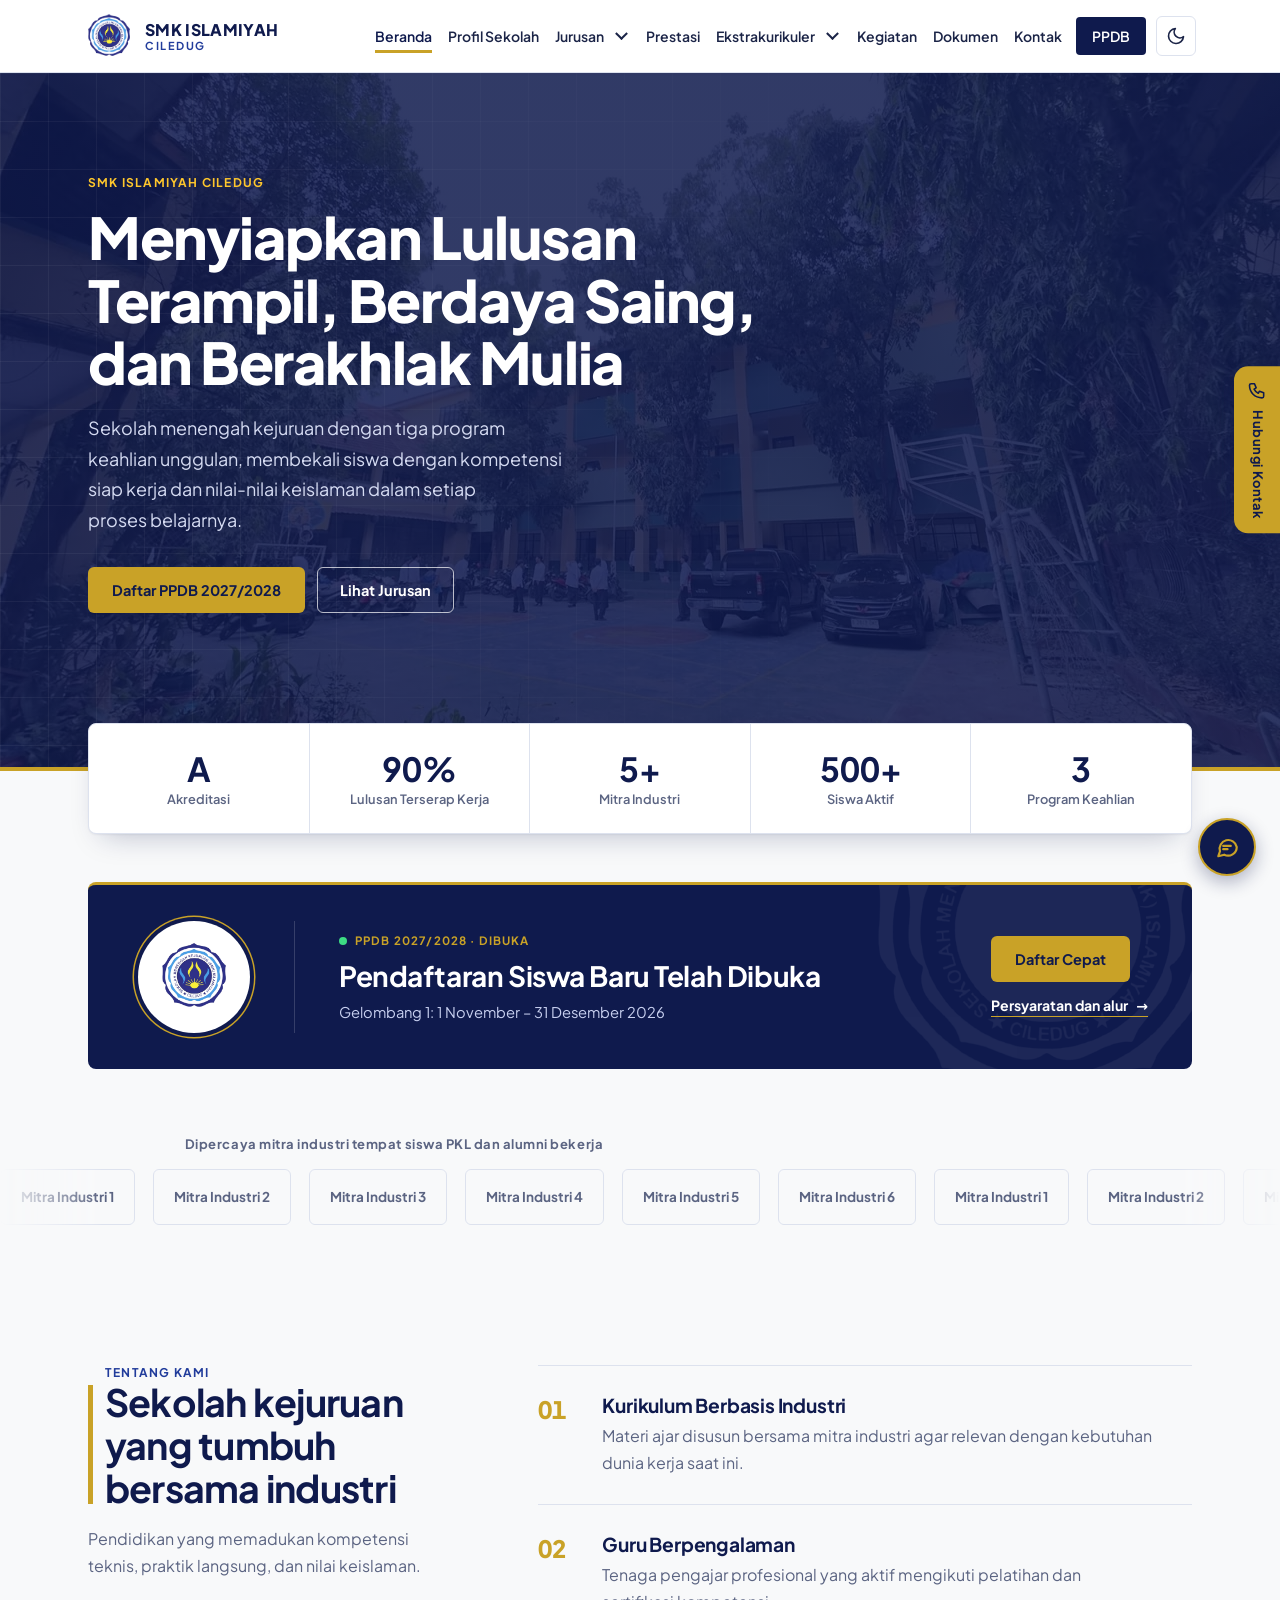
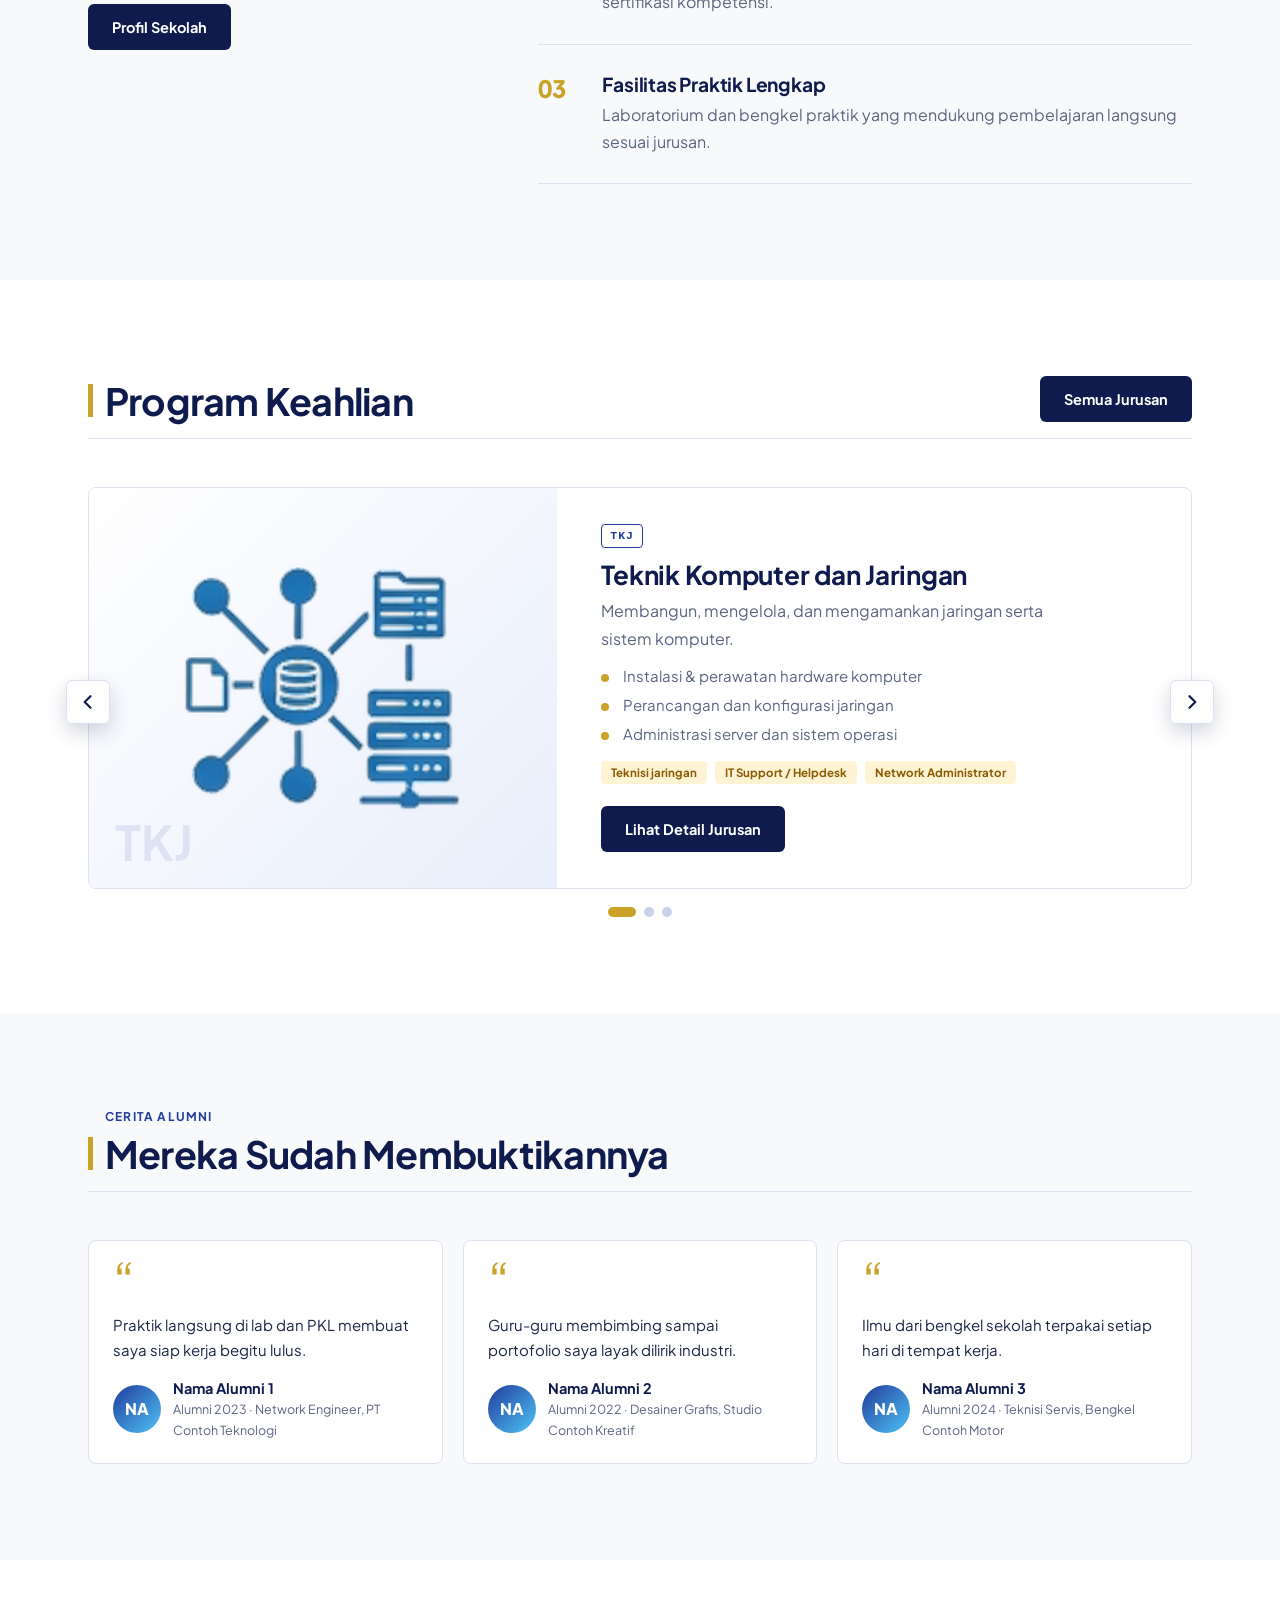
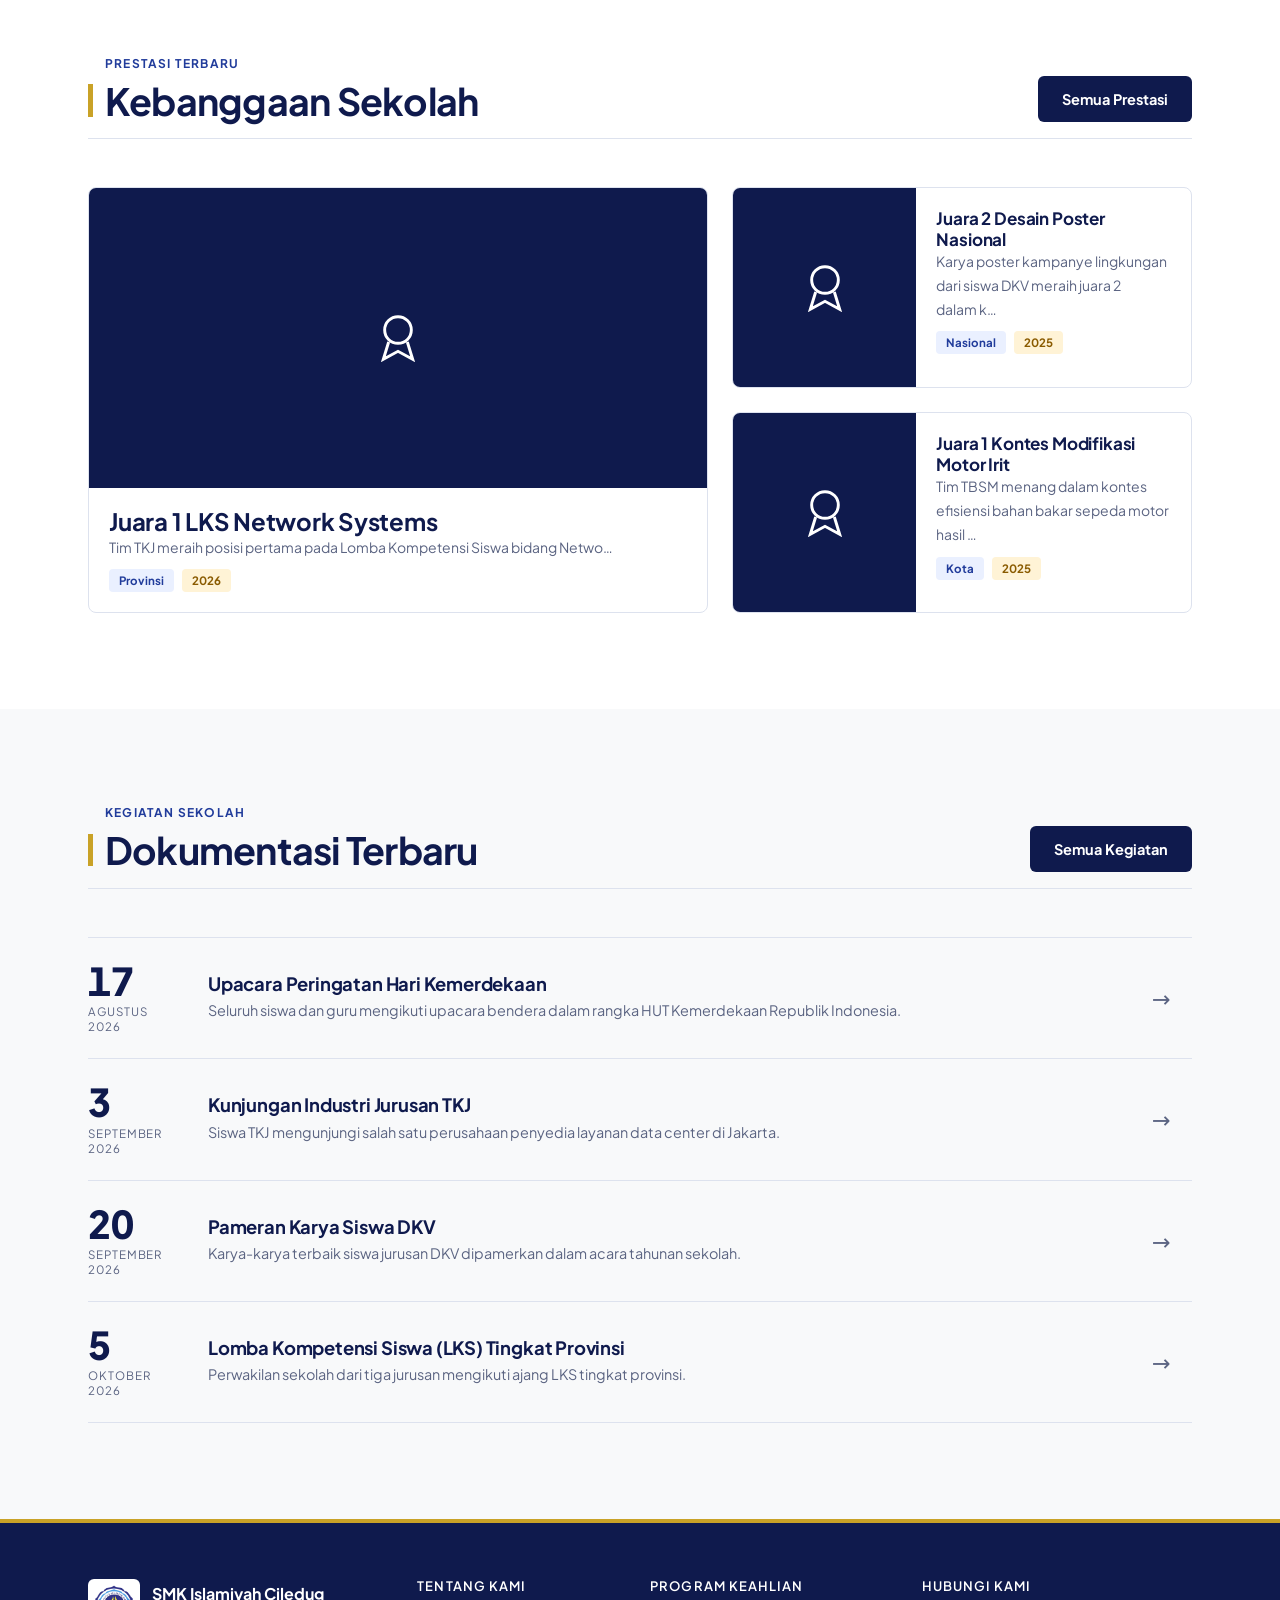
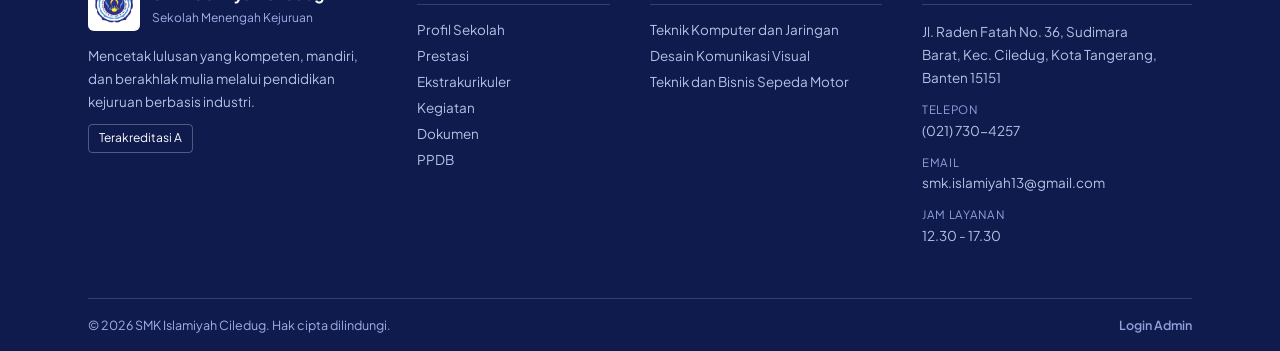
==== index.html @ fa0f59a9 "first commit" ====
<!DOCTYPE html>
<html lang="id">

<head>
  <meta charset="UTF-8">
  <meta name="viewport" content="width=device-width, initial-scale=1, viewport-fit=cover">
  <title>SMK Islamiyah Ciledug</title>
  <link rel="icon" type="image/png" href="assets/favicon.png">
    <link rel="stylesheet" href="css/style.css">

  <script>
    /* Urutan ekstensi yang dicoba otomatis untuk setiap gambar di folder assets/.
       Jadi foto boleh .jpg / .jpeg / .png / .webp, tidak perlu ubah kode. */
    const IMG_EXT = ['jpg', 'jpeg', 'png', 'webp'];
    function imgFallback(el) {
      const i = (+el.dataset.i || 0) + 1;
      if (i < IMG_EXT.length) { el.dataset.i = i; el.src = el.dataset.base + '.' + IMG_EXT[i]; }
      else if (el.dataset.alt) { el.dataset.base = el.dataset.alt; el.dataset.alt = ''; el.dataset.i = 0; el.src = el.dataset.base + '.' + IMG_EXT[0]; }   /* cadangan: cari di lokasi lain (mis. logo.png di folder utama) */
      else { el.onerror = null; el.remove(); }   /* semua ekstensi gagal: gambar dibuang, placeholder gradasi tetap tampil */
    }
  </script>
  <script>
    /* Mode terang/gelap: pilihan pengunjung disimpan di browser. Bawaan = terang. */
    try { var _t = localStorage.getItem('smk_theme'); if (_t === 'dark' || _t === 'light') document.documentElement.setAttribute('data-theme', _t); } catch (e) { }
  </script>
  <script src="js/data.js"></script>
</head>

<body data-page="home">
  <header class="site">
    <div class="navbar">
      <!-- // GANTI LOGO NAVBAR
           Cukup simpan logo dengan nama  assets/logo.png  (.jpg / .webp juga terbaca otomatis).
           Kalau file ada, logo SVG placeholder otomatis disembunyikan. Kalau tidak ada, placeholder tetap tampil.
           Ukuran logo diatur di CSS pada selector ".brand svg, .brand img" (default 40x40 px). Kalau logonya lebar, ubah width-nya. -->
      <div class="brand" onclick="go('home')">
        <img id="logo-img" src="assets/logo.png" data-base="assets/logo" data-alt="logo" data-i="-1" alt="Logo SMK Islamiyah Ciledug"
          onload="document.getElementById('logo-fallback').style.display='none'" onerror="imgFallback(this)">
        <svg id="logo-fallback" viewBox="0 0 60 60">
          <circle cx="30" cy="30" r="29" fill="#fff" opacity=".12" />
          <circle cx="30" cy="30" r="24" fill="#0F1A4D" />
          <g fill="#FFC72C">
            <circle cx="30" cy="34" r="7" />
            <path d="M30 8c-6 8-6 12 0 18 6-6 6-10 0-18z" />
          </g>
          <g stroke="#4FC3F7" stroke-width="2.4" fill="none" stroke-linecap="round">
            <path d="M18 40c-3-5-3-9 0-14" />
            <path d="M42 40c3-5 3-9 0-14" />
          </g>
        </svg>
        <div class="name"><b id="brand-b">SMK ISLAMIYAH</b><span id="brand-s">CILEDUG</span></div>
      </div>
      <nav class="menu" id="menu">
        <a href="index.html" data-r="home">Beranda</a>
        <a href="profil.html" data-r="profil">Profil Sekolah</a>
        <div class="has-dd">
          <a href="jurusan.html" data-r="jurusan">Jurusan</a>
          <button class="dd-toggle" aria-label="Buka submenu Jurusan" aria-expanded="false"></button>
          <div class="dropdown" id="dd-jurusan-list"></div>
        </div>
        <a href="prestasi.html" data-r="prestasi">Prestasi</a>
        <div class="has-dd">
          <a href="ekskul.html" data-r="ekskul">Ekstrakurikuler</a>
          <button class="dd-toggle" aria-label="Buka submenu Ekstrakurikuler" aria-expanded="false"></button>
          <div class="dropdown" id="dd-ekskul-list"></div>
        </div>
        <a href="kegiatan.html" data-r="kegiatan">Kegiatan</a>
        <a href="unduhan.html" data-r="unduhan">Dokumen</a>
        <a href="kontak.html" data-r="kontak">Kontak</a>
        <a href="ppdb.html" data-r="ppdb" class="nav-cta">PPDB</a>
      </nav>
      <div class="nav-tools">
        <button class="theme-toggle" id="theme-toggle" onclick="toggleTheme()" aria-label="Ganti mode terang atau gelap" title="Ganti mode terang atau gelap">
          <svg class="i-moon" viewBox="0 0 24 24" fill="none" stroke="currentColor" stroke-width="2" stroke-linecap="round" stroke-linejoin="round"><path d="M21 12.8A9 9 0 1 1 11.2 3a7 7 0 0 0 9.8 9.8z" /></svg>
          <svg class="i-sun" viewBox="0 0 24 24" fill="none" stroke="currentColor" stroke-width="2" stroke-linecap="round" stroke-linejoin="round"><circle cx="12" cy="12" r="4" /><path d="M12 2v2M12 20v2M4.9 4.9l1.4 1.4M17.7 17.7l1.4 1.4M2 12h2M20 12h2M4.9 19.1l1.4-1.4M17.7 6.3l1.4-1.4" /></svg>
        </button>
      <button class="burger"
        onclick="document.getElementById('menu').classList.toggle('open')"><span></span><span></span><span></span></button>
      </div>
    </div>
  </header>

  <main id="app"><div class="skel" aria-hidden="true"><div class="sk-band"></div><div class="sk-wrap"><i class="sk-l w40"></i><i class="sk-l w90"></i><i class="sk-l w70"></i><div class="sk-cards"><i></i><i></i><i></i></div></div></div></main>

  <footer class="site-footer">
    <div class="wrap">
      <div class="ft-grid">
        <div class="ft-id">
          <div class="ft-brand">
            <img id="ft-logo" src="assets/logo.png" alt="Logo" onerror="this.style.display='none'">
            <div><b id="ft-nama">SMK Islamiyah Ciledug</b><span>Sekolah Menengah Kejuruan</span></div>
          </div>
          <p>Mencetak lulusan yang kompeten, mandiri, dan berakhlak mulia melalui pendidikan kejuruan berbasis industri.</p>
          <p class="ft-meta"><span id="ft-akr"></span><span id="ft-npsn"></span></p>
        </div>
        <div>
          <h4>Tentang Kami</h4>
          <a href="profil.html">Profil Sekolah</a>
          <a href="prestasi.html">Prestasi</a>
          <a href="ekskul.html">Ekstrakurikuler</a>
          <a href="kegiatan.html">Kegiatan</a>
          <a href="unduhan.html">Dokumen</a>
          <a href="ppdb.html">PPDB</a>
        </div>
        <div>
          <h4>Program Keahlian</h4>
          <div id="ft-jur"></div>
        </div>
        <div>
          <h4>Hubungi Kami</h4>
          <p id="ft-alamat"></p>
          <p><span class="ft-k">Telepon</span><span id="ft-telp"></span></p>
          <p><span class="ft-k">Email</span><span id="ft-email"></span></p>
          <p id="ft-jam-w" hidden><span class="ft-k">Jam layanan</span><span id="ft-jam"></span></p>
        </div>
      </div>
      <div class="ft-bottom"><span id="ft-copy"></span>
        <!-- LOGIN ADMIN: langsung ke panel admin. Kalau belum masuk, admin.html menampilkan layar kata sandi. -->
        <a class="admin-login" href="admin.html" rel="nofollow">Login Admin</a></div>
    </div>
  </footer>

  <script src="js/icons.js"></script>
  <script src="js/app.js"></script>
  <script src="js/chatbot.js"></script>
  <script src="js/kontak-float.js"></script>
</body>

</html>
---- css/style.css ----
/* // GANTI FONT: cukup ubah di sini, berlaku untuk seluruh website (judul dan teks isi).
   Roboto dimuat dari folder css/fonts/ (tidak butuh internet). */
@font-face { font-family: 'Plus Jakarta Sans'; font-style: normal; font-weight: 400; font-display: swap; src: url('fonts/pjs-400.woff2') format('woff2'); }
@font-face { font-family: 'Plus Jakarta Sans'; font-style: normal; font-weight: 500; font-display: swap; src: url('fonts/pjs-500.woff2') format('woff2'); }
@font-face { font-family: 'Plus Jakarta Sans'; font-style: normal; font-weight: 600; font-display: swap; src: url('fonts/pjs-600.woff2') format('woff2'); }
@font-face { font-family: 'Plus Jakarta Sans'; font-style: normal; font-weight: 700; font-display: swap; src: url('fonts/pjs-700.woff2') format('woff2'); }
@font-face { font-family: 'Plus Jakarta Sans'; font-style: normal; font-weight: 800; font-display: swap; src: url('fonts/pjs-800.woff2') format('woff2'); }
:root { --font: 'Plus Jakarta Sans', system-ui, -apple-system, 'Segoe UI', Arial, sans-serif; }
button, input, select, textarea { font-family: inherit; }

    :root {
      --navy: #131E58;
      --blue: #213C9B;
      --sky: #4FC3F7;
      --gold: #FFC72C;
      --gold-dk: #E6A700;
      --ink: #12162B;
      --sub: #4B5372;
      --paper: #F6F8FC;
      --line: #E3E7F2;
      --white: #fff;
      box-sizing: border-box;
      padding-top: env(safe-area-inset-top, 0px);
      padding-bottom: env(safe-area-inset-bottom, 0px);
    }

    * {
      box-sizing: border-box;
      margin: 0;
      padding: 0;
    }

    html {
      scroll-behavior: smooth;
      scroll-padding-top: 80px;
    }

    /* min-height (bukan height) supaya navbar sticky tetap menempel di seluruh panjang halaman */
    html,
    body {
      min-height: 100%;
    }

    body {
      font-family: var(--font);
      color: var(--ink);
      background: var(--paper);
      overflow-x: hidden;
    }

    h1,
    h2,
    h3,
    h4 {
      font-family: var(--font);
      font-weight: 600;
      line-height: 1.15;
      color: var(--head);
    }

    p {
      color: var(--sub);
      line-height: 1.65;
    }

    a {
      color: inherit;
      text-decoration: none;
    }

    img,
    svg {
      max-width: 100%;
    }

    .wrap {
      max-width: 1160px;
      margin: 0 auto;
      padding: 0 28px;
    }

    .tag {
      display: inline-flex;
      align-items: center;
      gap: 8px;
      font-size: 13.5px;
      font-weight: 600;
      color: var(--accent);
    }

    .tag::before {
      content: '';
      width: 18px;
      height: 3px;
      background: var(--gold);
      border-radius: 2px;
    }

    /* NAV */
    header.site {
      position: sticky;
      top: 0;
      z-index: 50;
      background: var(--navy);
      padding-top: env(safe-area-inset-top, 0px);
    }

    .navbar {
      max-width: 1160px;
      margin: 0 auto;
      display: flex;
      align-items: center;
      justify-content: space-between;
      padding: 14px 28px;
    }

    .brand {
      display: flex;
      align-items: center;
      gap: 11px;
      cursor: pointer;
    }

    .brand svg,
    .brand img {
      width: 40px;
      height: 40px;
      flex: none;
      object-fit: contain;
    }

    /* alas terang di belakang logo navbar supaya warna dan tulisannya tidak menyatu dengan navbar */
    .brand img {
      background: linear-gradient(145deg, #FFFFFF, #CFE4FF);
      border-radius: 50%;
      padding: 2px;
    }

    .brand .name {
      color: #fff;
      line-height: 1.2;
    }

    .brand .name b {
      display: block;
      font-family: var(--font);
      font-size: 15.5px;
      letter-spacing: .2px;
    }

    .brand .name span {
      display: block;
      font-size: 11px;
      color: var(--sky);
      font-weight: 600;
    }

    nav.menu {
      display: flex;
      gap: 2px;
    }

    nav.menu a {
      color: #CBD3F0;
      font-size: 14.5px;
      font-weight: 600;
      padding: 10px 14px;
      border-radius: 8px;
      position: relative;
    }

    nav.menu a:hover {
      color: #fff;
      background: rgba(255, 255, 255, .06);
    }

    nav.menu a.active {
      color: #fff;
    }

    nav.menu a.active::after {
      content: '';
      position: absolute;
      left: 14px;
      right: 14px;
      bottom: 4px;
      height: 3px;
      background: var(--gold);
      border-radius: 2px;
    }

    .burger {
      display: none;
      width: 40px;
      height: 40px;
      border: none;
      background: none;
      cursor: pointer;
      flex-direction: column;
      justify-content: center;
      align-items: center;
      gap: 5px;
    }

    .burger span {
      width: 22px;
      height: 2px;
      background: #fff;
      border-radius: 2px;
    }

    /* FOTO (assets) */
    .ph { position: absolute; inset: 0; width: 100%; height: 100%; object-fit: cover; z-index: 1; }
    .news-thumb, .gallery div, .jsl-visual, .art { position: relative; overflow: hidden; }
    .gallery div:has(.ph) { opacity: 1; }
    .jsl-code { z-index: 2; }
    .cover { position: relative; height: 340px; border-radius: 16px; overflow: hidden; margin-bottom: 28px; background: linear-gradient(135deg, var(--navy), var(--sky)); }
    .cover:not(:has(.ph)) { display: none; }

    /* TEMA TERANG / GELAP
       Semua warna mengikuti variabel di bawah. Mode gelap = atribut data-theme="dark" di <html>.
       // ATUR WARNA MODE GELAP: ubah nilai di blok html[data-theme="dark"] */
    :root {
      --head: var(--navy); --accent: var(--blue); --input-bg: #fff;
      --chip-bg: #EAF0FF; --chip-gold-bg: #FFF3D6; --chip-gold-fg: #8A5B00;
      --dot: #C9D1EA; --note-bg: #FFF3D6; --note-fg: #7A5200;
    }
    html[data-theme="dark"] {
      color-scheme: dark;
      --paper: #0B1020; --white: #141B38; --ink: #E7EBF8; --sub: #A9B3D6; --line: #27315C;
      --head: #F0F3FF; --accent: #8DB2FF; --input-bg: #0E1430;
      --chip-bg: rgba(141, 178, 255, .16); --chip-gold-bg: rgba(255, 199, 44, .14); --chip-gold-fg: #FFD86B;
      --dot: #3A4675; --note-bg: rgba(255, 199, 44, .12); --note-fg: #F5D98B;
    }
    html[data-theme="dark"] .btn-navy { background: var(--blue); }
    html[data-theme="dark"] .card:hover, html[data-theme="dark"] .poster:hover { box-shadow: 0 16px 34px rgba(0, 0, 0, .45); }
    .jsl-btn:hover { color: var(--navy); }
    body, .card, .box, .section.alt, .statband, .info-card, .jsl-viewport { transition: background-color .25s ease, color .25s ease, border-color .25s ease; }

    .nav-tools { display: flex; align-items: center; margin-left: 10px; }
    nav.menu { margin-left: auto; }
    .theme-toggle { width: 40px; height: 40px; border-radius: 50%; border: 1.5px solid rgba(255, 255, 255, .28); background: rgba(255, 255, 255, .08); color: #fff; cursor: pointer; display: flex; align-items: center; justify-content: center; flex: none; }
    .theme-toggle:hover { background: rgba(255, 255, 255, .18); }
    .theme-toggle svg { width: 20px; height: 20px; }
    .theme-toggle .i-sun { display: none; }
    html[data-theme="dark"] .theme-toggle .i-sun { display: block; }
    html[data-theme="dark"] .theme-toggle .i-moon { display: none; }

    /* POSTER BERANDA */
    .pst-wrap { position: relative; }
    .pst-track { display: flex; gap: 20px; overflow-x: auto; scroll-snap-type: x mandatory; padding: 8px 2px 18px; scrollbar-width: none; -webkit-overflow-scrolling: touch; }
    .pst-track::-webkit-scrollbar { display: none; }
    .poster { flex: 0 0 clamp(250px, 30%, 340px); scroll-snap-align: start; background: var(--white); border: 1px solid var(--line); border-radius: 18px; overflow: hidden; cursor: pointer; display: flex; flex-direction: column; transition: transform .2s ease, box-shadow .2s ease; }
    .poster:hover { transform: translateY(-4px); box-shadow: 0 16px 34px rgba(19, 30, 88, .16); }
    .poster-media { position: relative; aspect-ratio: 4 / 5; overflow: hidden; }
    .poster-media img { width: 100%; height: 100%; object-fit: cover; display: block; }
    .poster-txt { position: absolute; inset: 0; padding: 26px; display: flex; flex-direction: column; justify-content: flex-end; gap: 10px; color: #fff; }
    .poster-txt::before { content: ''; position: absolute; top: -50px; right: -50px; width: 190px; height: 190px; border-radius: 50%; background: rgba(255, 255, 255, .12); }
    .poster-txt h3 { color: inherit; font-size: 25px; line-height: 1.2; position: relative; }
    .poster-txt p { color: inherit; opacity: .92; font-size: 14.5px; position: relative; }
    .poster-txt .pbtn { align-self: flex-start; position: relative; margin-top: 6px; padding: 9px 18px; border-radius: 10px; font-weight: 700; font-size: 14px; background: var(--gold); color: var(--navy); }
    .poster.warna-biru .poster-media { background: linear-gradient(160deg, var(--navy), var(--blue)); }
    .poster.warna-hijau .poster-media { background: linear-gradient(160deg, #0F5C42, #1E8E5A); }
    .poster.warna-emas .poster-media { background: linear-gradient(160deg, #FFC72C, #F59E0B); }
    .poster.warna-emas .poster-txt { color: var(--navy); }
    .poster.warna-emas .poster-txt .pbtn { background: var(--navy); color: #fff; }
    .poster-cap { padding: 16px 18px 18px; }
    .poster-cap h3 { font-size: 16px; margin-bottom: 4px; }
    .poster-cap p { font-size: 13.5px; }
    .poster-cap .plink { display: inline-block; margin-top: 10px; font-size: 13.5px; font-weight: 700; color: var(--accent); }
    .pst-btn { position: absolute; top: calc(50% - 22px); width: 44px; height: 44px; border-radius: 50%; border: 1px solid var(--line); background: var(--white); color: var(--head); cursor: pointer; font-size: 24px; line-height: 1; display: flex; align-items: center; justify-content: center; box-shadow: 0 8px 20px rgba(19, 30, 88, .18); z-index: 5; }
    .pst-btn:hover { background: var(--gold); color: var(--navy); }
    .pst-btn[hidden] { display: none; }
    .pst-prev { left: -14px; }
    .pst-next { right: -14px; }
    .lightbox { position: fixed; inset: 0; background: rgba(6, 10, 30, .88); z-index: 300; display: flex; align-items: center; justify-content: center; padding: 20px; cursor: zoom-out; }
    .lightbox img { max-width: min(94vw, 900px); max-height: 92vh; border-radius: 12px; box-shadow: 0 30px 80px rgba(0, 0, 0, .5); }
    .lightbox button { position: absolute; top: 14px; right: 18px; width: 40px; height: 40px; border-radius: 50%; border: none; background: rgba(255, 255, 255, .16); color: #fff; font-size: 24px; cursor: pointer; }

    /* PPDB + STATISTIK SEKOLAH */
    nav.menu a.nav-cta { background: var(--gold); color: var(--navy); margin-left: 6px; }
    nav.menu a.nav-cta:hover { background: var(--gold-dk); color: var(--navy); }
    nav.menu a.nav-cta.active::after { display: none; }
    .btn:disabled { opacity: .5; cursor: not-allowed; }

    .statband { background: var(--white); border-top: 1px solid var(--line); border-bottom: 1px solid var(--line); }
    .statband .wrap { display: grid; grid-template-columns: repeat(4, 1fr); }
    .sb { padding: 24px 12px; text-align: center; border-right: 1px solid var(--line); }
    .sb:last-child { border-right: none; }
    .sb b { display: block; font-family: var(--font); font-size: 32px; color: var(--head); line-height: 1.1; }
    .sb span { font-size: 13px; color: var(--sub); font-weight: 600; }
    .akr-note { margin-top: 18px; font-size: 14px; }


    .pp-badge { display: inline-block; font-size: 12px; font-weight: 800; padding: 3px 12px; border-radius: 20px; margin-left: 8px; vertical-align: middle; }
    .pp-badge.open { background: #1E8E5A; color: #fff; }
    .pp-badge.soon { background: var(--gold); color: var(--navy); }
    .pp-badge.closed { background: #C0392B; color: #fff; }
    .pp-intro { font-size: 16px; max-width: 760px; }
    .pp-note { margin-top: 16px; padding: 14px 18px; border-radius: 12px; background: var(--note-bg); color: var(--note-fg); font-size: 14px; }
    .pp-steps { list-style: none; counter-reset: s; }
    .pp-steps li { counter-increment: s; position: relative; padding: 2px 0 16px 46px; color: var(--sub); font-size: 15px; }
    .pp-steps li::before { content: counter(s); position: absolute; left: 0; top: 0; width: 30px; height: 30px; border-radius: 50%; background: var(--gold); color: var(--navy); font-weight: 800; font-size: 14px; display: flex; align-items: center; justify-content: center; }
    .pp-doc { display: flex; gap: 14px; align-items: flex-start; }
    .pp-doc h3 { font-size: 15px; margin-bottom: 4px; }
    .pp-doc p { font-size: 13.5px; }
    .pp-check { flex: none; width: 30px; height: 30px; border-radius: 50%; background: var(--navy); color: var(--gold); display: flex; align-items: center; justify-content: center; font-weight: 800; }
    .pp-doc .btn { margin-top: 10px; padding: 7px 14px; font-size: 13px; }
    .pp-form { display: grid; gap: 12px; margin-top: 12px; }
    .pp-form label { display: grid; gap: 6px; font-size: 13px; font-weight: 700; color: var(--head); }
    .pp-form input, .pp-form select { border: 1.5px solid var(--line); border-radius: 10px; padding: 11px 12px; font: inherit; font-weight: 400; background: var(--input-bg); }
    .pp-form input:focus, .pp-form select:focus { outline: none; border-color: var(--blue); }
    .pp-muted { font-size: 13.5px; color: var(--sub); }
    @media (max-width: 1040px) {
      .statband .wrap { grid-template-columns: repeat(2, 1fr); }
      .sb:nth-child(2) { border-right: none; }
      .sb:nth-child(-n+2) { border-bottom: 1px solid var(--line); }
      nav.menu a.nav-cta { margin: 6px 0 0; text-align: center; }
      nav.menu { margin-left: 0; }
      .nav-tools { margin-left: auto; }
      .pst-prev { left: 4px; }
      .pst-next { right: 4px; }
    }

    /* DROPDOWN NAV */
    .has-dd { position: relative; display: flex; align-items: center; }
    nav.menu .has-dd > a { padding-right: 4px; }
    nav.menu .has-dd > a.active::after { right: 4px; }
    .dd-toggle { background: none; border: none; cursor: pointer; color: #CBD3F0; width: 26px; height: 38px; margin-right: 4px; border-radius: 8px; display: flex; align-items: center; justify-content: center; }
    .dd-toggle:hover { color: #fff; background: rgba(255, 255, 255, .06); }
    .dd-toggle::before { content: ''; width: 7px; height: 7px; border-right: 2px solid currentColor; border-bottom: 2px solid currentColor; transform: rotate(45deg) translate(-2px, -2px); transition: transform .2s ease; }
    .has-dd.open .dd-toggle::before { transform: rotate(225deg) translate(-2px, -2px); }
    .dropdown { display: none; position: absolute; top: calc(100% + 8px); left: 0; min-width: 270px; background: #182468; border: 1px solid rgba(255, 255, 255, .08); border-radius: 12px; padding: 8px; box-shadow: 0 18px 40px rgba(6, 10, 40, .35); z-index: 60; }
    .dropdown::before { content: ''; position: absolute; left: 0; right: 0; top: -10px; height: 10px; }
    nav.menu .dropdown a { display: flex; align-items: center; gap: 10px; padding: 10px 12px; font-size: 14px; white-space: nowrap; }
    nav.menu .dropdown a:hover { background: rgba(255, 255, 255, .08); }
    nav.menu .dropdown a.dd-all { color: var(--gold); border-bottom: 1px solid rgba(255, 255, 255, .1); border-radius: 8px 8px 0 0; margin-bottom: 4px; }
    .dd-code { font-size: 11px; font-weight: 700; color: var(--gold); background: rgba(255, 199, 44, .16); padding: 2px 8px; border-radius: 10px; min-width: 46px; text-align: center; }
    .has-dd.open .dropdown { display: block; }
    .has-dd.dd-hide .dropdown { display: none !important; }

    /* SLIDESHOW JURUSAN */
    .jsl { position: relative; outline: none; }
    .jsl-viewport { overflow: hidden; border-radius: 20px; border: 1px solid var(--line); background: var(--white); touch-action: pan-y; user-select: none; cursor: grab; }
    .jsl-viewport:active { cursor: grabbing; }
    .jsl-track { display: flex; transition: transform .45s cubic-bezier(.22, .7, .2, 1); }
    .jsl-slide { flex: 0 0 100%; display: grid; grid-template-columns: .85fr 1.15fr; min-height: 350px; }
    .jsl-visual { position: relative; display: flex; align-items: center; justify-content: center; }
    .jsl-visual.bg1 { background: linear-gradient(135deg, var(--navy), var(--blue)); }
    .jsl-visual.bg2 { background: linear-gradient(135deg, var(--blue), var(--sky)); }
    .jsl-visual.bg3 { background: linear-gradient(135deg, #1B2660, var(--navy)); }
    .jsl-visual svg { width: 110px; height: 110px; }
    .jsl-code { position: absolute; left: 26px; bottom: 16px; font-family: var(--font); font-size: 48px; font-weight: 700; color: rgba(255, 255, 255, .22); }
    .jsl-info { display: flex; flex-direction: column; justify-content: center; align-items: flex-start; padding: 36px 56px 36px 44px; }
    .jsl-info h3 { font-size: 26px; margin: 12px 0 8px; }
    .jsl-info p { margin-bottom: 14px; }
    .jsl-info ul.plain { margin-bottom: 8px; }
    .jsl-info .meta { display: flex; gap: 8px; flex-wrap: wrap; margin-bottom: 22px; }
    .jsl-btn { position: absolute; top: 50%; transform: translateY(-50%); width: 44px; height: 44px; border-radius: 50%; border: 1px solid var(--line); background: var(--white); color: var(--head); cursor: pointer; display: flex; align-items: center; justify-content: center; box-shadow: 0 8px 20px rgba(19, 30, 88, .18); transition: background .15s ease; z-index: 5; }
    .jsl-btn:hover { background: var(--gold); }
    .jsl-btn svg { width: 20px; height: 20px; }
    .jsl-prev { left: -22px; }
    .jsl-next { right: -22px; }
    .jsl-dots { display: flex; justify-content: center; gap: 8px; margin-top: 18px; }
    .jsl-dot { width: 10px; height: 10px; border-radius: 10px; border: none; background: var(--dot); cursor: pointer; transition: width .25s ease, background .25s ease; }
    .jsl-dot.active { width: 28px; background: var(--gold); }

    /* HERO */
    .hero {
      position: relative;
      /* // GANTI BACKGROUND HOMEPAGE
         Cara mudah: login ke admin.html, menu Pengaturan Umum, lalu unggah "Background beranda".
         Cara manual: simpan foto dengan nama  assets/hero.jpg  (ukuran ideal sekitar 1920x1080).
         Kalau fotonya .png / .webp, ubah 'hero.jpg' di url() di bawah sesuai nama file.
         Kalau file tidak ada, otomatis tampil gradasi biru seperti sekarang.
         Lapisan biru transparan di paling atas sengaja dipertahankan supaya teks putih tetap terbaca.
         Angka .85 dan .75 bisa dikecilkan (mendekati 0) kalau fotonya mau lebih terang. */
      background:
        linear-gradient(160deg, rgba(19, 30, 88, .85) 0%, rgba(33, 60, 155, .75) 100%),
        var(--hero-custom, url('../assets/hero.jpg')) center / cover no-repeat,
        linear-gradient(160deg, var(--navy) 0%, var(--blue) 70%);
      overflow: hidden;
      color: #fff;
      padding: 76px 0 96px;
    }

    .hero .rays {
      position: absolute;
      right: -120px;
      top: -120px;
      width: 520px;
      height: 520px;
      opacity: .9;
    }

    .hero .wrap {
      position: relative;
      z-index: 2;
      display: grid;
      grid-template-columns: 1.1fr .9fr;
      gap: 40px;
      align-items: center;
    }

    .hero h1 {
      color: #fff;
      font-size: clamp(32px, 4.4vw, 52px);
      margin-bottom: 16px;
    }

    .hero p.lead {
      color: #C8D0F0;
      font-size: 17px;
      max-width: 480px;
      margin-bottom: 30px;
    }

    .hero .cta {
      display: flex;
      gap: 14px;
      flex-wrap: wrap;
    }

    .btn {
      display: inline-flex;
      align-items: center;
      gap: 8px;
      padding: 13px 24px;
      border-radius: 11px;
      font-weight: 700;
      font-size: 14.5px;
      cursor: pointer;
      border: 2px solid transparent;
      transition: transform .15s ease;
    }

    .btn:hover {
      transform: translateY(-2px);
    }

    .btn-gold {
      background: var(--gold);
      color: var(--navy);
    }

    .btn-gold:hover {
      background: var(--gold-dk);
    }

    /* Tombol "Lihat Jurusan": latar biru, outline putih */
    .btn-outline {
      background: var(--blue);
      border-color: #fff;
      color: #fff;
    }

    .btn-outline:hover {
      background: #2C4FBF;
      border-color: #fff;
    }

    .btn-navy {
      background: var(--navy);
      color: #fff;
    }

    .btn-navy:hover {
      background: var(--blue);
    }


    /* SECTIONS */
    .section {
      padding: 72px 0;
    }

    .section.alt {
      background: var(--white);
    }

    .section-head {
      display: flex;
      align-items: flex-end;
      justify-content: space-between;
      gap: 20px;
      margin-bottom: 34px;
      flex-wrap: wrap;
    }

    .section-head h2 {
      font-size: clamp(24px, 3vw, 32px);
    }

    .grid {
      display: grid;
      gap: 22px;
    }

    .grid.cols-3 {
      grid-template-columns: repeat(3, 1fr);
    }

    .grid.cols-2 {
      grid-template-columns: repeat(2, 1fr);
    }

    .card {
      background: var(--white);
      border: 1px solid var(--line);
      border-radius: 16px;
      overflow: hidden;
      cursor: pointer;
      transition: box-shadow .2s ease, transform .2s ease;
    }

    .card:hover {
      box-shadow: 0 16px 34px rgba(19, 30, 88, .12);
      transform: translateY(-3px);
    }

    .card .thumb {
      height: 150px;
      display: flex;
      align-items: center;
      justify-content: center;
      position: relative;
    }

    .card .thumb svg {
      width: 64px;
      height: 64px;
    }

    .card .body {
      padding: 20px;
    }

    .card .body h3 {
      font-size: 17px;
      margin-bottom: 6px;
    }

    .card .body p {
      font-size: 14px;
      margin-bottom: 10px;
    }

    .card .meta {
      display: flex;
      gap: 8px;
      flex-wrap: wrap;
    }

    .chip {
      font-size: 11.5px;
      font-weight: 700;
      color: var(--accent);
      background: var(--chip-bg);
      padding: 4px 10px;
      border-radius: 20px;
    }

    .chip.gold {
      color: var(--chip-gold-fg);
      background: var(--chip-gold-bg);
    }

    .thumb.bg1 {
      background: linear-gradient(135deg, var(--navy), var(--blue));
    }

    .thumb.bg2 {
      background: linear-gradient(135deg, var(--blue), var(--sky));
    }

    .thumb.bg3 {
      background: linear-gradient(135deg, #1B2660, var(--navy));
    }

    /* PROFIL */
    .split {
      display: grid;
      grid-template-columns: .9fr 1.1fr;
      gap: 48px;
      align-items: center;
    }

    .split.rev {
      grid-template-columns: 1.1fr .9fr;
    }

    .split.rev .art {
      order: 2;
    }

    .art {
      background: linear-gradient(160deg, var(--navy), var(--blue));
      border-radius: 20px;
      height: 320px;
      display: flex;
      align-items: center;
      justify-content: center;
      position: relative;
      overflow: hidden;
    }

    .art svg {
      width: 70%;
      height: 70%;
    }

    .stat-row {
      display: flex;
      gap: 28px;
      margin-top: 26px;
      flex-wrap: wrap;
    }

    .stat b {
      display: block;
      font-family: var(--font);
      font-size: 28px;
      color: var(--head);
    }

    .stat span {
      font-size: 13px;
      color: var(--sub);
      font-weight: 600;
    }

    ul.plain {
      list-style: none;
    }

    ul.plain li {
      position: relative;
      padding-left: 22px;
      margin-bottom: 10px;
      color: var(--sub);
      font-size: 15px;
    }

    ul.plain li::before {
      content: '';
      position: absolute;
      left: 0;
      top: 8px;
      width: 8px;
      height: 8px;
      border-radius: 50%;
      background: var(--gold);
    }

    /* DETAIL HEADER */
    .detail-hero {
      background: linear-gradient(160deg, var(--navy), var(--blue));
      color: #fff;
      padding: 44px 0 58px;
    }

    .crumb {
      font-size: 13.5px;
      color: var(--sky);
      font-weight: 600;
      margin-bottom: 14px;
      cursor: pointer;
      display: inline-flex;
      align-items: center;
      gap: 6px;
    }

    .crumb:hover {
      text-decoration: underline;
    }

    .detail-hero h1 {
      color: #fff;
      font-size: clamp(26px, 3.6vw, 40px);
    }

    .detail-hero .sub {
      color: #C8D0F0;
      margin-top: 8px;
      font-size: 15px;
    }

    .info-grid {
      display: grid;
      grid-template-columns: repeat(4, 1fr);
      gap: 16px;
      margin-top: -46px;
      position: relative;
      z-index: 3;
    }

    .info-card {
      background: var(--white);
      border-radius: 14px;
      padding: 18px;
      box-shadow: 0 14px 30px rgba(19, 30, 88, .10);
    }

    .info-card b {
      display: block;
      font-size: 12px;
      color: var(--sub);
      font-weight: 700;
      margin-bottom: 4px;
    }

    .info-card span {
      font-size: 14.5px;
      color: var(--head);
      font-weight: 700;
    }

    .two-col {
      display: grid;
      grid-template-columns: 1fr 1fr;
      gap: 40px;
    }

    .box {
      background: var(--white);
      border: 1px solid var(--line);
      border-radius: 16px;
      padding: 26px;
    }

    .box h3 {
      font-size: 17px;
      margin-bottom: 14px;
    }

    .gallery {
      display: grid;
      grid-template-columns: repeat(3, 1fr);
      gap: 10px;
      margin-top: 16px;
    }

    .gallery div {
      height: 90px;
      border-radius: 10px;
      background: linear-gradient(135deg, var(--sky), var(--blue));
      opacity: .85;
    }

    /* NEWS LIST */
    .news-item {
      display: grid;
      grid-template-columns: 170px 1fr;
      gap: 22px;
      padding: 20px 0;
      border-bottom: 1px solid var(--line);
      cursor: pointer;
    }

    .news-item:hover h3 {
      color: var(--accent);
    }

    .news-thumb {
      height: 110px;
      border-radius: 12px;
      background: linear-gradient(135deg, var(--navy), var(--sky));
    }

    .news-item .date {
      font-size: 12.5px;
      font-weight: 700;
      color: var(--gold-dk);
      margin-bottom: 6px;
    }

    /* CONTACT */
    .contact-grid {
      display: grid;
      grid-template-columns: 1fr 1fr;
      gap: 30px;
    }

    .contact-item {
      display: flex;
      gap: 14px;
      margin-bottom: 20px;
    }

    .icon-badge {
      width: 44px;
      height: 44px;
      border-radius: 12px;
      background: var(--chip-bg);
      display: flex;
      align-items: center;
      justify-content: center;
      flex: none;
    }

    .icon-badge svg {
      width: 20px;
      height: 20px;
      stroke: var(--accent);
    }

    .map-box {
      border-radius: 16px;
      height: 100%;
      min-height: 280px;
      background: repeating-linear-gradient(45deg, #DCE4F5, #DCE4F5 12px, #E9EEFA 12px, #E9EEFA 24px);
      display: flex;
      align-items: center;
      justify-content: center;
      color: var(--sub);
      font-weight: 600;
      font-size: 14px;
      text-align: center;
      padding: 20px;
    }

    /* FOOTER */
    #app {
      animation: fade .35s ease;
    }

    @keyframes fade {
      from {
        opacity: 0;
        transform: translateY(6px);
      }

      to {
        opacity: 1;
        transform: translateY(0);
      }
    }

    @media(max-width: 1040px) {
      nav.menu {
        position: fixed;
        top: 0;
        right: -280px;
        height: 100%;
        width: 260px;
        background: var(--navy);
        flex-direction: column;
        padding: 90px 20px 20px;
        transition: right .25s ease;
        box-shadow: -10px 0 30px rgba(0, 0, 0, .2);
      }

      nav.menu.open {
        right: 0;
      }

      .burger {
        display: flex;
      }

      .hero .wrap {
        grid-template-columns: 1fr;
      }

      .grid.cols-3,
      .grid.cols-2,
      .two-col,
      .contact-grid {
        grid-template-columns: 1fr;
      }

      .split,
      .split.rev {
        grid-template-columns: 1fr;
      }

      .split.rev .art {
        order: 0;
      }

      .info-grid {
        grid-template-columns: repeat(2, 1fr);
      }

      .foot-grid {
        grid-template-columns: 1fr;
      }

      .news-item {
        grid-template-columns: 1fr;
      }
    }

    @media(max-width: 1040px) {
      nav.menu { overflow-y: auto; }
      .has-dd { flex-wrap: wrap; }
      nav.menu .has-dd > a { flex: 1; padding-right: 14px; }
      nav.menu .has-dd > a.active::after { right: 14px; }
      .dd-toggle { width: 42px; height: 42px; margin-right: 0; }
      .dropdown { position: static; flex: 0 0 100%; min-width: 0; margin: 2px 0 8px; background: rgba(255, 255, 255, .05); box-shadow: none; border: none; }
      .dropdown::before { display: none; }
      nav.menu .dropdown a { white-space: normal; }
      .cover { height: 220px; }
      .jsl-slide { grid-template-columns: 1fr; }
      .jsl-visual { min-height: 170px; }
      .jsl-info { padding: 24px 22px 28px; }
      .jsl-btn { top: 85px; }
      .jsl-prev { left: 8px; }
      .jsl-next { right: 8px; }
    }
  
    /* Tombol Login Admin di footer */
    .admin-login { display: inline-flex; align-items: center; gap: 8px; margin: 0; padding: 7px 14px; border: 1px solid rgba(255, 255, 255, .3); border-radius: 99px; color: #fff; font-size: 12.5px; font-weight: 600; }
    .admin-login:hover { background: rgba(255, 255, 255, .12); }


/* =====================================================================
   FITUR BARU: PPDB, social proof, filter, widget, bottom nav
   Semua memakai variabel tema (--white, --ink, --line, --accent, dst),
   jadi mode gelap otomatis ikut.
   ===================================================================== */
body.no-scroll { overflow: hidden; }
[data-kat][hidden] { display: none !important; }
.fiw { display: contents; }
.fin { animation: finUp .35s ease both; }
@keyframes finUp { from { opacity: 0; transform: translateY(10px); } to { opacity: 1; transform: none; } }

/* ----- Hero: social proof ----- */

/* ----- Marquee mitra ----- */
.mq-sec { background: var(--white); border-bottom: 1px solid var(--line); padding: 22px 0 24px; overflow: hidden; }
.mq-t { text-align: center; font-size: 13px; font-weight: 700; letter-spacing: .04em; color: var(--sub); margin-bottom: 14px; }
.mq { overflow: hidden; -webkit-mask-image: linear-gradient(90deg, transparent, #000 8%, #000 92%, transparent); mask-image: linear-gradient(90deg, transparent, #000 8%, #000 92%, transparent); }
.mq-track { display: flex; width: max-content; gap: 18px; animation: mqRun var(--mq-dur, 30s) linear infinite; }
.mq:hover .mq-track { animation-play-state: paused; }
.mq-sp { display: none; }
.mq-i { flex: none; height: 56px; min-width: 128px; padding: 0 20px; display: flex; align-items: center; justify-content: center; border: 1px solid var(--line); border-radius: 12px; background: var(--paper); }
.mq-i img { max-height: 36px; max-width: 120px; object-fit: contain; }
.mq-i span { font-weight: 700; font-size: 13.5px; color: var(--sub); white-space: nowrap; }
@keyframes mqRun { to { transform: translateX(calc(-50% - 9px)); } }

/* ----- Countdown ----- */
.cd { margin-top: 18px; }
.cd-l { display: block; font-size: 12.5px; font-weight: 700; letter-spacing: .04em; color: #DCE4FF; margin-bottom: 8px; }
.cd-b { display: flex; gap: 10px; }
.cd-b > div { min-width: 62px; text-align: center; background: rgba(255, 255, 255, .1); border: 1px solid rgba(255, 255, 255, .2); border-radius: 12px; padding: 8px 6px; }
.cd-b b { display: block; font-size: 26px; line-height: 1.1; color: var(--gold); font-variant-numeric: tabular-nums; font-family: var(--font); }
.cd-b small { font-size: 11px; font-weight: 600; color: #DCE4FF; }
.cd.done .cd-l { margin: 0; }
.pp-hero-cta { display: flex; gap: 10px; flex-wrap: wrap; margin-top: 20px; }

/* ----- Testimoni ----- */
.testi-grid { display: grid; grid-template-columns: repeat(auto-fit, minmax(270px, 1fr)); gap: 20px; }
.testi { background: var(--white); border: 1px solid var(--line); border-radius: 18px; padding: 24px; display: flex; flex-direction: column; gap: 16px; transition: transform .2s ease, box-shadow .2s ease; }
.testi:hover { transform: translateY(-4px); box-shadow: 0 14px 30px rgba(19, 30, 88, .12); }
.testi-q { font-size: 54px; line-height: .6; color: var(--gold); font-family: var(--font); }
.testi blockquote { color: var(--ink); line-height: 1.65; font-size: 15px; flex: 1; }
.testi figcaption { display: flex; align-items: center; gap: 12px; }
.testi figcaption b { display: block; color: var(--head); font-size: 14.5px; }
.testi figcaption span { font-size: 12.5px; color: var(--sub); }
.testi-av { flex: none; width: 48px; height: 48px; border-radius: 50%; overflow: hidden; display: flex; align-items: center; justify-content: center; background: linear-gradient(135deg, var(--blue), var(--sky)); color: #fff; font-weight: 800; }
.testi-av img { width: 100%; height: 100%; object-fit: cover; }

/* ----- Video ----- */
.vid-card { position: relative; display: block; width: 100%; aspect-ratio: 16 / 9; max-height: 520px; border: none; border-radius: 20px; cursor: pointer; overflow: hidden; background: linear-gradient(135deg, var(--navy), var(--blue)) center / cover; box-shadow: 0 18px 44px rgba(19, 30, 88, .25); }
.vid-card::after { content: ''; position: absolute; inset: 0; background: rgba(10, 16, 48, .28); transition: background .25s ease; }
.vid-card:hover::after { background: rgba(10, 16, 48, .12); }
.vid-play { position: absolute; z-index: 1; left: 50%; top: 50%; width: 76px; height: 76px; margin: -38px 0 0 -38px; border-radius: 50%; background: var(--gold); color: var(--navy); display: flex; align-items: center; justify-content: center; box-shadow: 0 0 0 0 rgba(255, 199, 44, .6); animation: vidPulse 2.2s infinite; transition: transform .2s ease; }
.vid-card:hover .vid-play { transform: scale(1.08); }
@keyframes vidPulse { 70% { box-shadow: 0 0 0 22px rgba(255, 199, 44, 0); } 100% { box-shadow: 0 0 0 0 rgba(255, 199, 44, 0); } }
.vid-frame { position: relative; aspect-ratio: 16 / 9; background: #000; border-radius: 14px; overflow: hidden; }
.vid-frame iframe, .vid-frame video { position: absolute; inset: 0; width: 100%; height: 100%; border: 0; }

/* ----- Modal ----- */
.modal-bg { position: fixed; inset: 0; z-index: 400; background: rgba(6, 10, 30, .72); display: flex; align-items: center; justify-content: center; padding: 16px; opacity: 0; transition: opacity .25s ease; overflow-y: auto; }
.modal-bg.in { opacity: 1; }
.modal { position: relative; width: 100%; max-width: 460px; background: var(--white); color: var(--ink); border-radius: 20px; padding: 28px 26px; box-shadow: 0 30px 80px rgba(0, 0, 0, .45); transform: translateY(18px) scale(.97); transition: transform .28s ease; }
.modal-bg.in .modal { transform: none; }
.modal.vid { max-width: 920px; padding: 14px; background: #0B1020; }
.modal.vid .modal-x { top: -14px; right: -6px; background: var(--gold); color: var(--navy); }
.modal h3 { font-size: 24px; margin: 6px 0 4px; }
.modal-x { position: absolute; top: 12px; right: 12px; width: 36px; height: 36px; border-radius: 50%; border: none; background: var(--paper); color: var(--ink); font-size: 22px; cursor: pointer; z-index: 2; }
.qr-sub { font-size: 14px; margin-bottom: 14px; }
.qr-form { display: grid; gap: 12px; }
.qr-form label { display: grid; gap: 5px; font-size: 12.5px; font-weight: 700; color: var(--sub); }
.qr-form input, .qr-form select { font: inherit; font-size: 15px; padding: 12px 13px; border-radius: 10px; border: 1.5px solid var(--line); background: var(--input-bg); color: var(--ink); }
.qr-form input:focus, .qr-form select:focus { outline: none; border-color: var(--accent); box-shadow: 0 0 0 3px rgba(79, 195, 247, .25); }
.qr-err { min-height: 18px; font-size: 13px; color: #C0392B; font-weight: 600; }
.qr-form .btn { justify-content: center; }
.qr-ok { text-align: center; padding: 10px 0; }
.qr-ok .btn { margin-top: 14px; }
.qr-check { width: 64px; height: 64px; margin: 0 auto 10px; border-radius: 50%; background: #1E8E5A; color: #fff; font-size: 34px; display: flex; align-items: center; justify-content: center; }

/* ----- Accordion & filter ----- */
.acc { display: grid; gap: 10px; margin-top: 16px; }
.acc-item { background: var(--white); border: 1px solid var(--line); border-radius: 14px; overflow: hidden; transition: border-color .2s ease, box-shadow .2s ease; }
.acc-item.open { border-color: var(--accent); box-shadow: 0 8px 22px rgba(19, 30, 88, .08); }
.acc-q { all: unset; box-sizing: border-box; width: 100%; display: flex; align-items: center; justify-content: space-between; gap: 14px; padding: 16px 18px; cursor: pointer; font-weight: 700; font-size: 15px; color: var(--head); }
.acc-q:focus-visible { outline: 2px solid var(--accent); outline-offset: -2px; }
.acc-q i { flex: none; width: 10px; height: 10px; border-right: 2.5px solid currentColor; border-bottom: 2.5px solid currentColor; transform: rotate(45deg) translate(-2px, -2px); transition: transform .25s ease; }
.acc-item.open .acc-q i { transform: rotate(225deg) translate(-2px, -2px); }
.acc-a { display: grid; grid-template-rows: 0fr; transition: grid-template-rows .3s ease; }
.acc-item.open .acc-a { grid-template-rows: 1fr; }
.acc-a > div { overflow: hidden; }
.acc-a p { padding: 0 18px 18px; font-size: 14.5px; }

.flt { display: flex; align-items: center; gap: 10px; margin-bottom: 10px; }
.flt-l { flex: none; font-size: 12px; font-weight: 800; letter-spacing: .05em; text-transform: uppercase; color: var(--sub); min-width: 68px; }
.flt-c { display: flex; gap: 8px; overflow-x: auto; padding: 2px 2px 6px; scrollbar-width: none; }
.flt-c::-webkit-scrollbar { display: none; }
.fchip { flex: none; font: inherit; font-size: 13px; font-weight: 700; padding: 8px 16px; border-radius: 999px; border: 1.5px solid var(--line); background: var(--white); color: var(--sub); cursor: pointer; transition: all .2s ease; }
.fchip:hover { border-color: var(--accent); color: var(--accent); }
.fchip.on { background: var(--blue); border-color: var(--blue); color: #fff; }
.flt-count { font-size: 12.5px; color: var(--sub); margin: 4px 0 16px; }
.flt-empty { text-align: center; padding: 40px 0; color: var(--sub); font-weight: 600; }

/* ----- WhatsApp melayang ----- */

/* ----- Bottom navigation (mobile) ----- */
.bnav { display: none; }
@media (max-width: 767px) {
  body.has-bnav { padding-bottom: calc(68px + env(safe-area-inset-bottom, 0px)); }
  .bnav { display: flex; position: fixed; left: 0; right: 0; bottom: 0; z-index: 240; background: var(--white); border-top: 1px solid var(--line); padding: 6px 6px calc(6px + env(safe-area-inset-bottom, 0px)); box-shadow: 0 -8px 24px rgba(19, 30, 88, .1); }
  .bnav a { flex: 1; display: flex; flex-direction: column; align-items: center; gap: 3px; padding: 7px 4px; border-radius: 12px; color: var(--sub); font-size: 11px; font-weight: 700; text-decoration: none; transition: color .2s ease, background .2s ease; }
  .bnav svg { width: 22px; height: 22px; }
  .bnav a.on { color: var(--accent); background: var(--chip-bg); }
  .bnav a.hl { color: var(--navy); }
  .bnav a.hl svg { background: var(--gold); color: var(--navy); width: 38px; height: 38px; padding: 8px; border-radius: 50%; margin-top: -20px; box-shadow: 0 6px 16px rgba(230, 167, 0, .5); }
  .bnav a.hl.on { background: none; }
  html[data-theme="dark"] .bnav a.hl { color: var(--gold); }
  .modal { padding: 24px 18px; }
  .cd-b > div { flex: 1; min-width: 0; }
  .flt { align-items: stretch; flex-direction: column; gap: 4px; }
  .testi-grid { grid-template-columns: none; grid-auto-flow: column; grid-auto-columns: 84%; overflow-x: auto; scroll-snap-type: x mandatory; padding-bottom: 8px; scrollbar-width: none; }
  .testi { scroll-snap-align: center; }
}
@media (prefers-reduced-motion: reduce) {
  .mq-track { animation: none; overflow-x: auto; }
  .vid-play, .fin { animation: none; }
  .acc-a, .modal, .modal-bg { transition: none; }
}


/* =====================================================================
   TEMA INSTITUSI (formal, bersih, bergaya web resmi lembaga pendidikan)
   Palet : Navy #0F1A4D, Royal Blue #213C9B, Gold tipis #C9A227
   Prinsip: latar putih/abu muda, border 1px, radius 8px, tanpa gradasi
   warna-warni, tanpa efek melayang. Blok ini menimpa gaya sebelumnya.
   ===================================================================== */
:root { --navy: #0F1A4D; --blue: #213C9B; --gold: #C9A227; --paper: #F8F9FA; --line: #E2E8F0; --r: 8px; }
body { background: var(--paper); }
#app { animation: none; }
h1, h2, h3 { font-weight: 700; letter-spacing: -.01em; }

/* ----- Header: top bar + navbar putih ----- */
header.site { background: var(--white); border-bottom: 1px solid var(--line); box-shadow: 0 1px 3px rgba(15, 26, 77, .06); }
.navbar { padding: 10px 28px; min-height: 72px; }
.brand img { width: 50px; height: 50px; background: none; border-radius: 0; padding: 0; }
.brand svg { width: 50px; height: 50px; }
.brand .name { color: var(--head); }
.brand .name b { font-size: 16px; font-weight: 800; letter-spacing: .02em; }
.brand .name span { color: var(--accent); font-size: 11px; font-weight: 700; letter-spacing: .14em; }
nav.menu { gap: 0; align-items: center; }
nav.menu a { color: var(--ink); font-size: 14px; font-weight: 600; padding: 10px 13px; border-radius: 0; background: none; }
nav.menu a:hover { color: var(--accent); background: none; }
nav.menu a.active { color: var(--head); }
nav.menu a.active::after { left: 13px; right: 13px; bottom: 2px; height: 3px; background: var(--gold); border-radius: 0; }
nav.menu a.nav-cta { background: var(--navy); color: #fff; border-radius: 4px; margin-left: 10px; padding: 10px 18px; }
nav.menu a.nav-cta:hover { background: var(--blue); color: #fff; }
nav.menu a.nav-cta.active::after { display: none; }
html[data-theme="dark"] nav.menu a.nav-cta { background: var(--blue); }
.dropdown { background: var(--white); border: 1px solid var(--line); border-radius: 6px; box-shadow: 0 8px 24px rgba(15, 26, 77, .1); }
.dropdown::before { display: none; }
nav.menu .dropdown a { color: var(--ink); border-radius: 4px; }
nav.menu .dropdown a:hover { background: var(--paper); color: var(--accent); }
.dd-toggle { color: var(--ink); }
.theme-toggle { background: none; border: 1px solid var(--line); border-radius: 6px; color: var(--ink); }
.theme-toggle:hover { background: var(--paper); }
.burger span { background: var(--ink); }

/* ----- Hero: foto sekolah + lapisan navy datar ----- */
.hero { background: linear-gradient(rgba(15, 26, 77, .86), rgba(15, 26, 77, .86)), var(--hero-custom, url('../assets/hero.jpg')) center / cover no-repeat, var(--navy); padding: 72px 0 84px; border-bottom: 4px solid var(--gold); }
.hero .rays { display: none; }
.hero h1 { font-weight: 800; letter-spacing: -.02em; }
.hero p.lead { color: #D5DBF2; }
.hero .tag { color: var(--gold); }

/* ----- Tombol ----- */
.btn { border-radius: 6px; font-weight: 700; font-size: 14.5px; padding: 12px 22px; box-shadow: none; transition: background .15s ease, color .15s ease, border-color .15s ease; }
.btn:hover { transform: none; box-shadow: none; }
.btn-gold { background: var(--gold); color: var(--navy); }
.btn-gold:hover { background: #B8921F; color: var(--navy); }
.btn-navy { background: var(--navy); color: #fff; }
.btn-navy:hover { background: var(--blue); }
.btn-outline { background: transparent; color: #fff; border: 1.5px solid rgba(255, 255, 255, .7); }
.btn-outline:hover { background: #fff; color: var(--navy); }

/* ----- Judul section ala kop instansi ----- */
.section { padding: 64px 0; background: var(--white); }
.section.alt { background: var(--paper); }
.tag { display: block; font-size: 12px; font-weight: 700; letter-spacing: .1em; text-transform: uppercase; color: var(--accent); }
.tag::before { display: none; }
.section-head { align-items: flex-end; padding-bottom: 16px; margin-bottom: 30px; border-bottom: 1px solid var(--line); }
.section-head .tag { padding-left: 17px; }
.section-head h2 { position: relative; padding-left: 17px; font-size: clamp(24px, 3vw, 31px); }
.section-head h2::before { content: ''; position: absolute; left: 0; top: .14em; bottom: .14em; width: 5px; background: var(--gold); }

/* ----- Card & komponen: border tipis, radius 8px, tanpa efek melayang ----- */
.card, .box, .info-card, .poster, .news-item, .testi, .acc-item, .contact-item, .pp-doc, .map-box, .jsl-viewport, .cover, .art, .vid-card, .pp-note, .modal { border-radius: var(--r); }
.card, .box, .info-card, .poster, .news-item, .testi, .contact-item, .pp-doc { background: var(--white); border: 1px solid var(--line); box-shadow: none; }
.card:hover, .poster:hover, .news-item:hover, .testi:hover { transform: none; border-color: #CBD5E1; box-shadow: 0 2px 10px rgba(15, 26, 77, .08); }
.card .thumb { border-radius: 0; }
.thumb.bg1, .jsl-visual.bg1 { background: var(--navy); }
.thumb.bg2, .jsl-visual.bg2 { background: var(--blue); }
.thumb.bg3, .jsl-visual.bg3 { background: #1B2A6B; }
.news-thumb, .gallery div { background: var(--blue); }
.cover:not(:has(.ph)), .art { background: var(--navy); }
.poster-txt::before { display: none; }
.poster.warna-biru .poster-media { background: var(--navy); }
.poster.warna-hijau .poster-media { background: #1B5E43; }
.poster.warna-emas .poster-media { background: var(--gold); }
.chip, .pp-badge, .fchip { border-radius: 4px; }
.fchip { border-radius: 6px; }
.icon-badge { border-radius: 8px; }
.jsl-btn, .pst-btn { border-radius: 6px; }
.detail-hero { background: var(--navy); border-bottom: 4px solid var(--gold); }
.statband { background: var(--white); border-top: 1px solid var(--line); border-bottom: 1px solid var(--line); box-shadow: none; }
.cd-b > div { border-radius: 6px; }
.mq-i, .qr-form input, .qr-form select, .pp-form input, .pp-form select { border-radius: 6px; }
.vid-play { animation: none; }
.vid-frame { border-radius: 6px; }
.lightbox img { border-radius: 4px; }

/* ----- Footer institusi ----- */
.site-footer { background: var(--navy); color: #B7C1E4; padding: 56px 0 0; border-top: 4px solid var(--gold); }
.ft-grid { display: grid; grid-template-columns: 1.5fr 1fr 1.2fr 1.4fr; gap: 40px; padding-bottom: 40px; }
.site-footer h4 { color: #fff; font-size: 13px; letter-spacing: .08em; text-transform: uppercase; margin-bottom: 16px; padding-bottom: 10px; border-bottom: 1px solid rgba(255, 255, 255, .16); }
.site-footer a { display: block; font-size: 13.5px; color: #B7C1E4; margin-bottom: 9px; transition: color .15s ease; }
.site-footer a:hover { color: #fff; }
.site-footer p { font-size: 13.5px; line-height: 1.7; margin-bottom: 10px; color: #B7C1E4; }
.ft-brand { display: flex; align-items: center; gap: 12px; margin-bottom: 14px; }
.ft-brand img { width: 52px; height: 52px; object-fit: contain; background: #fff; border-radius: 6px; padding: 4px; flex: none; }
.ft-brand b { display: block; color: #fff; font-size: 16px; line-height: 1.3; }
.ft-brand span { font-size: 12px; color: #9FB0E6; }
.ft-meta span { display: inline-block; margin: 0 8px 6px 0; padding: 3px 10px; border: 1px solid rgba(255, 255, 255, .28); border-radius: 4px; font-size: 12px; color: #fff; }
.ft-meta span:empty { display: none; }
.ft-k { display: block; font-size: 11.5px; letter-spacing: .06em; text-transform: uppercase; color: #8FA0DA; }
.ft-bottom { display: flex; justify-content: space-between; align-items: center; gap: 12px; flex-wrap: wrap; padding: 18px 0; border-top: 1px solid rgba(255, 255, 255, .16); font-size: 12.5px; color: #9FB0E6; }
.site-footer a.admin-login { display: inline-block; margin: 0; padding: 0; border: none; background: none; font-size: 12.5px; color: #8FA0DA; }
.site-footer a.admin-login:hover { color: #fff; text-decoration: underline; }

@media (max-width: 1040px) {
  .navbar { border-top: 3px solid var(--gold); min-height: 64px; }
  nav.menu { background: var(--white); border-left: 1px solid var(--line); box-shadow: -8px 0 24px rgba(15, 26, 77, .15); align-items: stretch; }
  nav.menu a { padding: 13px 10px; border-bottom: 1px solid var(--line); }
  nav.menu a.active::after { left: 10px; right: auto; width: 28px; bottom: 6px; }
  .dropdown { background: var(--paper); border: none; box-shadow: none; }
  nav.menu a.nav-cta { margin: 14px 0 0; text-align: center; border-bottom: none; }
  .section { padding: 48px 0; }
  .ft-grid { grid-template-columns: 1fr 1fr; gap: 32px; }
}
@media (max-width: 560px) { .ft-grid { grid-template-columns: 1fr; } .section-head { align-items: flex-start; } }

/* Mobile: tombol menu tetap bisa ditekan saat drawer terbuka, widget lain disembunyikan */
@media (max-width: 1040px) {
  .nav-tools { position: relative; z-index: 2; }
  body:has(nav.menu.open) .cb-fab, body:has(nav.menu.open) .bnav { display: none; }
}


/* =====================================================================
   REFINEMENT: token, ritme tata letak, mikro-interaksi
   ===================================================================== */
:root {
  --ink: #1B2447; --sub: #5B6482; --line: #DDE2EE;
  --ease: cubic-bezier(.2, .7, .2, 1);
  --sh-1: 0 1px 2px rgba(15, 26, 77, .06);
  --sh-2: 0 1px 2px rgba(15, 26, 77, .06), 0 14px 30px -14px rgba(15, 26, 77, .28);
  --fs-h1: clamp(2.25rem, 5vw, 3.6rem);
  --fs-h2: clamp(1.65rem, 3vw, 2.35rem);
  --sp-section: clamp(56px, 7.5vw, 104px);
}
html[data-theme="dark"] { --ink: #E7EBF8; --sub: #A9B3D6; --line: #27315C; --sh-2: 0 1px 2px rgba(0, 0, 0, .3), 0 14px 30px -14px rgba(0, 0, 0, .6); }

/* ----- Tipografi ----- */
.hero h1 { font-size: var(--fs-h1); line-height: 1.08; letter-spacing: -.025em; text-wrap: balance; }
.detail-hero h1 { font-size: clamp(2rem, 4vw, 3rem); line-height: 1.1; letter-spacing: -.02em; }
.section-head h2, .about-head h2 { font-size: var(--fs-h2); line-height: 1.15; letter-spacing: -.02em; text-wrap: balance; }
.section { padding-block: var(--sp-section); }
.section-head { margin-bottom: clamp(28px, 4vw, 48px); }
p { max-width: 68ch; line-height: 1.7; text-wrap: pretty; }
.hero p.lead { font-size: 1.125rem; }
.num, [data-cu], .ag-date b, .cd-b b { font-variant-numeric: tabular-nums; }
.chip.kode { font: 700 .72rem/1 ui-monospace, 'SF Mono', Menlo, Consolas, monospace; letter-spacing: .08em; background: none; color: var(--accent); border: 1px solid currentColor; padding: 5px 8px; }
.about-head h2 { position: relative; padding-left: 17px; }
.about-head h2::before { content: ''; position: absolute; left: 0; top: .14em; bottom: .14em; width: 5px; background: var(--gold); }
.about-head .tag { padding-left: 17px; }

/* Lembar teknik: grid tipis di hero (ciri sekolah kejuruan) */
.hero::before { content: ''; position: absolute; inset: 0; pointer-events: none; z-index: 1;
  background-image: linear-gradient(rgba(255, 255, 255, .05) 1px, transparent 1px), linear-gradient(90deg, rgba(255, 255, 255, .05) 1px, transparent 1px);
  background-size: 48px 48px; -webkit-mask-image: linear-gradient(90deg, #000, transparent 72%); mask-image: linear-gradient(90deg, #000, transparent 72%); }
.hero { padding-bottom: clamp(96px, 11vw, 140px); }

/* ----- Tentang kami: judul menempel, daftar bernomor ----- */
.about { display: grid; grid-template-columns: 4fr 7fr; gap: clamp(32px, 6vw, 80px); align-items: start; }
.about-head { position: sticky; top: 110px; }
.about-head p { margin: 16px 0 24px; color: var(--sub); }
.about-list { list-style: none; counter-reset: n; margin: 0; padding: 0; }
.about-list li { counter-increment: n; display: grid; grid-template-columns: 64px 1fr; padding: 28px 0; border-top: 1px solid var(--line); }
.about-list li:last-child { border-bottom: 1px solid var(--line); }
.about-list li::before { content: counter(n, decimal-leading-zero); font-size: 1.5rem; font-weight: 800; color: var(--gold); font-variant-numeric: tabular-nums; }
.about-list h3 { font-size: 1.2rem; margin-bottom: 6px; }
.about-list p { color: var(--sub); }

/* ----- Prestasi: satu item utama + dua pendamping ----- */
.feature-grid { display: grid; gap: 24px; grid-template-columns: 1.35fr 1fr; grid-template-rows: auto auto; }
.feature-grid > .card:first-child { grid-row: 1 / 3; display: flex; flex-direction: column; }
.feature-grid > .card:first-child .thumb { flex: 1; min-height: 300px; }
.feature-grid > .card:first-child .body h3 { font-size: 1.5rem; }
.feature-grid > .card:not(:first-child) { display: grid; grid-template-columns: 40% 1fr; }
.feature-grid > .card:not(:first-child) .thumb { height: 100%; min-height: 150px; }

/* ----- Agenda kegiatan ----- */
.agenda { border-bottom: 1px solid var(--line); }
.agenda-row { display: grid; grid-template-columns: 92px 1fr 40px; gap: 28px; align-items: center; padding: 24px 0; border-top: 1px solid var(--line); color: inherit; transition: background-color .3s var(--ease), padding .3s var(--ease); }
.agenda-row:hover { background: var(--paper); padding-inline: 16px; }
.ag-date b { display: block; font-size: 2.4rem; line-height: 1; font-weight: 800; color: var(--head); }
.ag-date span { display: block; margin-top: 4px; font-size: .72rem; letter-spacing: .08em; text-transform: uppercase; color: var(--sub); }
.agenda-row h3 { font-size: 1.15rem; transition: color .25s var(--ease); }
.agenda-row:hover h3 { color: var(--accent); }
.agenda-row p { margin-top: 4px; font-size: .9rem; color: var(--sub); }
.ag-arrow { font-size: 1.4rem; color: var(--sub); transition: transform .3s var(--ease), color .3s var(--ease); }
.agenda-row:hover .ag-arrow { transform: translateX(6px); color: var(--accent); }

/* ----- Jurusan zig-zag ----- */
.jur-list { display: grid; }
.jur-row { display: grid; grid-template-columns: 5fr 7fr; gap: clamp(28px, 5vw, 64px); align-items: center; padding: clamp(36px, 5vw, 64px) 0; border-top: 1px solid var(--line); }
.jur-row:first-child { border-top: 0; padding-top: 0; }
.jur-row:nth-child(even) { grid-template-columns: 7fr 5fr; }
.jur-row:nth-child(even) .jur-media { order: 2; }
.jur-media .jsl-visual { aspect-ratio: 4 / 3; min-height: 0; border-radius: var(--r); overflow: hidden; }
.jur-body { position: relative; isolation: isolate; }
.jur-code { position: absolute; z-index: -1; right: 0; top: -.35em; font-size: clamp(4.5rem, 12vw, 9rem); font-weight: 800; line-height: .9; color: transparent; -webkit-text-stroke: 1.5px var(--line); letter-spacing: -.04em; }
.jur-body h2 { font-size: var(--fs-h2); margin: 14px 0 10px; line-height: 1.15; }
.jur-body p { color: var(--sub); margin-bottom: 14px; }
.jur-body .btn { margin-top: 22px; }

/* ----- Mikro-interaksi: satu bahasa gerak (250-400ms, ease sama) ----- */
.card { transition: box-shadow .3s var(--ease), border-color .3s var(--ease); }
.card .thumb { overflow: hidden; }
.card .thumb img { transition: transform .6s var(--ease); }
.card:hover { box-shadow: var(--sh-2); border-color: var(--blue); }
.card:hover .thumb img { transform: scale(1.04); }
.card .body h3 { background: linear-gradient(var(--gold), var(--gold)) 0 100% / 0 2px no-repeat; padding-bottom: 3px; display: inline; transition: background-size .35s var(--ease); }
.card:hover .body h3 { background-size: 100% 2px; }
.poster, .testi { transition: box-shadow .3s var(--ease), border-color .3s var(--ease); }
.poster:hover, .testi:hover { box-shadow: var(--sh-2); }

.btn-navy { position: relative; overflow: hidden; isolation: isolate; }
.btn-navy:hover { background: var(--navy); }
.btn-navy::before { content: ''; position: absolute; inset: 0; z-index: -1; background: var(--blue); transform: scaleX(0); transform-origin: left; transition: transform .35s var(--ease); }
.btn-navy:hover::before { transform: scaleX(1); }
.btn:active { transform: translateY(1px); }
a:focus-visible, button:focus-visible, .btn:focus-visible { outline: 2px solid var(--gold); outline-offset: 3px; }

/* Garis bawah menu tumbuh dari kiri */
nav.menu a:not(.nav-cta)::after { content: ''; position: absolute; left: 13px; right: 13px; bottom: 2px; height: 3px; background: var(--gold); border-radius: 0; transform: scaleX(0); transform-origin: left; transition: transform .3s var(--ease); }
nav.menu a:not(.nav-cta):hover::after, nav.menu a.active::after { transform: scaleX(1); }
nav.menu .dropdown a::after { display: none; }

/* Header: top bar tergulir keluar, navbar mengecil */
header.site { top: calc(-1 * var(--tb-h, 0px)); }
.navbar { transition: min-height .25s var(--ease), padding .25s var(--ease); }
.brand img, .brand svg { transition: width .25s var(--ease), height .25s var(--ease); }
header.site.scrolled { box-shadow: var(--sh-2); }
header.site.scrolled .navbar { min-height: 58px; padding-block: 6px; }
header.site.scrolled .brand img, header.site.scrolled .brand svg { width: 40px; height: 40px; }

/* Muncul pelan saat di-scroll */
.js [data-reveal] { opacity: 0; transform: translateY(14px); transition: opacity .5s var(--ease), transform .5s var(--ease); transition-delay: calc(var(--i, 0) * 60ms); }
.js [data-reveal].in { opacity: 1; transform: none; }
@media (prefers-reduced-motion: reduce) {
  .js [data-reveal] { opacity: 1; transform: none; transition: none; }
  .card .thumb img, .btn-navy::before, .agenda-row, .ag-arrow { transition: none; }
}

@media (max-width: 1040px) {
  header.site { top: 0; }
  .about { grid-template-columns: 1fr; }
  .about-head { position: static; }
  .feature-grid { grid-template-columns: 1fr; grid-template-rows: none; }
  .feature-grid > .card:first-child { grid-row: auto; }
  .feature-grid > .card:first-child .thumb { min-height: 200px; }
  .jur-row, .jur-row:nth-child(even) { grid-template-columns: 1fr; }
  .jur-row:nth-child(even) .jur-media { order: 0; }
  .agenda-row { grid-template-columns: 64px 1fr; gap: 16px; }
  .agenda-row .ag-arrow { display: none; }
  .ag-date b { font-size: 1.9rem; }
}
@media (max-width: 520px) { .feature-grid > .card:not(:first-child) { grid-template-columns: 1fr; } .feature-grid > .card:not(:first-child) .thumb { height: 160px; } }


/* =====================================================================
   HERO: susunan baru (dua kolom) + statistik tunggal + widget WhatsApp
   Hierarki: judul dan satu tombol Daftar (kiri) -> info PPDB (kanan)
   -> pita statistik yang menimpa tepi bawah hero (satu-satunya overlap)
   Ritme jarak: 16 / 20 / 32 px di kolom teks, 48 px menimpa hero.
   ===================================================================== */
.hero { display: flex; align-items: center; min-height: clamp(500px, 66vh, 660px); padding: clamp(64px, 8vw, 112px) 0 clamp(120px, 12vw, 168px); }
.hero .wrap { width: 100%; grid-template-columns: 1fr; }
.hero .wrap > div { max-width: 700px; }
.hero .tag { margin-bottom: 16px; }
.hero h1 { margin-bottom: 20px; }
.hero p.lead { margin-bottom: 32px; }
.hero .cta { gap: 12px; }

/* Panel info PPDB di hero */
.status { display: inline-flex; align-items: center; gap: 8px; font-size: .72rem; font-weight: 700; letter-spacing: .1em; text-transform: uppercase; color: var(--gold); }
.status::before { content: ''; width: 8px; height: 8px; border-radius: 50%; background: #3DDC84; animation: ping 2.4s infinite; }
.status.soon::before { background: var(--gold); animation: none; }
@keyframes ping { 0% { box-shadow: 0 0 0 0 rgba(61, 220, 132, .55); } 70%, 100% { box-shadow: 0 0 0 8px rgba(61, 220, 132, 0); } }

/* Statistik: satu baris, satu sumber data, menimpa tepi hero */
.statband { margin-top: -48px; position: relative; z-index: 4; padding: 0; background: none; border: 0; box-shadow: none; }
.statband .wrap { width: min(1104px, calc(100% - 32px)); max-width: none; padding: 0; margin-inline: auto; display: grid; grid-template-columns: repeat(5, 1fr); gap: 1px; background: var(--line); border: 1px solid var(--line); border-radius: var(--r); overflow: hidden; box-shadow: var(--sh-2); }
.sb { padding: 26px 12px; text-align: center; background: var(--white); border: 0; }
.sb b { font-size: clamp(1.6rem, 2.6vw, 2.1rem); }
.sb span { display: block; margin-top: 4px; font-size: .8rem; }
.mq-sec { padding: clamp(40px, 5vw, 64px) 0 clamp(28px, 4vw, 44px); border-bottom: 0; background: none; }

/* ----- Widget WhatsApp: tombol bulat + pil kecil + panel yang dibuka manual ----- */

@media (prefers-reduced-motion: reduce) { .status::before { animation: none; } }
@media (max-width: 1040px) {
  .hero { min-height: 0; padding-bottom: 112px; }
  .statband .wrap { grid-template-columns: repeat(2, 1fr); }
  .sb:last-child { grid-column: 1 / -1; }
}
@media (max-width: 767px) {
}

/* Navbar: teks tidak boleh terpecah baris; rapatkan di layar menengah */
nav.menu a, .brand .name b, .brand .name span { white-space: nowrap; }
@media (max-width: 1180px) and (min-width: 1041px) {
  .navbar { padding-inline: 20px; }
  nav.menu a { padding: 10px 9px; font-size: 13.5px; }
  nav.menu a:not(.nav-cta)::after { left: 9px; right: 9px; }
  nav.menu a.nav-cta { margin-left: 4px; padding: 10px 14px; }
  .brand .name b { font-size: 15px; }
}


/* =====================================================================
   KOTAK PPDB (di bawah pita statistik): lencana logo + watermark halus
   ===================================================================== */
.ppdb-feature { padding-top: clamp(32px, 4vw, 48px); }
.ppdb-box { position: relative; isolation: isolate; overflow: hidden; width: min(1104px, calc(100% - 32px)); margin-inline: auto; display: grid; grid-template-columns: auto 1fr auto; align-items: center; gap: clamp(20px, 3.5vw, 44px); padding: clamp(24px, 3.5vw, 36px) clamp(24px, 4vw, 44px); color: #fff; background: var(--navy); border-top: 3px solid var(--gold); border-radius: var(--r); }
.pf-wm { position: absolute; z-index: -1; right: -24px; bottom: -64px; width: clamp(220px, 28vw, 340px); opacity: .06; filter: brightness(0) invert(1); pointer-events: none; }
.pf-badge { align-self: stretch; display: flex; align-items: center; padding: 0 clamp(20px, 3.5vw, 44px) 0 6px; border-right: 1px solid rgba(255, 255, 255, .16); }
.pf-ring { width: clamp(84px, 9vw, 112px); aspect-ratio: 1; display: grid; place-items: center; border-radius: 50%; background: #fff; box-shadow: 0 0 0 4px var(--navy), 0 0 0 5.5px var(--gold); }
.pf-ring img { width: 68%; height: 68%; object-fit: contain; }
.pf-body h2 { margin: 10px 0 8px; color: #fff; font-size: clamp(1.3rem, 2.4vw, 1.75rem); line-height: 1.2; letter-spacing: -.015em; }
.pf-body p { max-width: 52ch; font-size: .92rem; color: #C8D0F0; }
.pf-act { display: flex; flex-direction: column; align-items: flex-start; gap: 14px; }
.pf-link { display: inline-flex; gap: 8px; padding-bottom: 2px; font-size: .88rem; font-weight: 700; color: #fff; border-bottom: 1px solid var(--gold); transition: color .2s var(--ease), gap .25s var(--ease); }
.pf-link:hover { color: var(--gold); gap: 12px; }
@media (max-width: 760px) {
  .ppdb-box { grid-template-columns: 1fr; gap: 18px; }
  .pf-badge { padding: 0; border-right: 0; }
  .pf-ring { width: 84px; }
  .pf-act { flex-direction: row; align-items: center; flex-wrap: wrap; }
}


/* =====================================================================
   DROPDOWN NAVBAR (desktop): terbuka saat hover, menutup halus saat kursor keluar
   Status dikendalikan kelas .open oleh JS (buildDropdowns) agar ada jeda masuk/keluar.
   ===================================================================== */
@media (min-width: 1041px) {
  .dropdown { display: block; visibility: hidden; opacity: 0; transform: translateY(8px); pointer-events: none; transition: opacity .22s var(--ease), transform .22s var(--ease), visibility 0s linear .22s; }
  .dropdown::before { display: block; }                    /* jembatan 10px: kursor tidak "jatuh" di celah antara menu dan kotak */
  .has-dd.open .dropdown { visibility: visible; opacity: 1; transform: none; pointer-events: auto; transition-delay: 0s; }
  .has-dd.dd-hide .dropdown { visibility: hidden; opacity: 0; }
  .has-dd.open > a:not(.active) { color: var(--accent); }
  .dropdown { min-width: 280px; }
  nav.menu .dropdown a:hover { padding-left: 16px; }
  nav.menu .dropdown a { transition: background-color .18s var(--ease), color .18s var(--ease), padding .2s var(--ease); }
}
@media (prefers-reduced-motion: reduce) { .dropdown { transition: none; transform: none; } }

/* Kontras isi dropdown pada latar putih (mode gelap tetap emas) */
nav.menu .dropdown a.dd-all { color: var(--accent); font-weight: 700; border-bottom-color: var(--line); }
.dd-code { color: #7A5B00; background: #FFF1C9; }
html[data-theme="dark"] nav.menu .dropdown a.dd-all { color: var(--gold); }
html[data-theme="dark"] .dd-code { color: var(--gold); background: rgba(255, 199, 44, .16); }


/* Cadangan pemutar video (Error 153 / file lokal) */
.vid-alt { margin: 12px 4px 2px; font-size: .85rem; color: #C8D0F0; }
.vid-alt a { color: #fff; font-weight: 700; text-decoration: underline; text-underline-offset: 3px; }
.vid-local { position: absolute; inset: 0; display: flex; flex-direction: column; align-items: center; justify-content: center; gap: 10px; padding: 24px; text-align: center; color: #fff; }
.vid-local p { max-width: 46ch; color: #C8D0F0; }
.vid-local p b { color: #fff; }
.vid-local .btn { margin-top: 8px; }


/* Kerangka loading: tampil selama data.json dimuat, lalu otomatis diganti isi halaman */
.skel { min-height: 70vh; }
.sk-band { height: clamp(220px, 40vh, 420px); background: var(--navy); }
.sk-wrap { width: min(1104px, calc(100% - 32px)); margin: 40px auto; display: grid; gap: 14px; }
.sk-l, .sk-cards i { display: block; border-radius: 6px; background: linear-gradient(90deg, var(--line) 25%, var(--paper) 50%, var(--line) 75%) 0 0 / 200% 100%; animation: skShine 1.4s linear infinite; }
.sk-l { height: 18px; }
.sk-l.w40 { width: 40%; } .sk-l.w90 { width: 90%; } .sk-l.w70 { width: 70%; }
.sk-cards { display: grid; grid-template-columns: repeat(auto-fit, minmax(240px, 1fr)); gap: 20px; margin-top: 16px; }
.sk-cards i { height: 200px; border-radius: var(--r); }
@keyframes skShine { to { background-position: -200% 0; } }
@media (prefers-reduced-motion: reduce) { .sk-l, .sk-cards i { animation: none; } }


/* =====================================================================
   PUSAT BERKAS (UNDUHAN): daftar dokumen dikelompokkan per kategori
   ===================================================================== */
.dl-bar { display: flex; flex-wrap: wrap; align-items: center; gap: 14px 24px; margin-bottom: 8px; }
.dl-bar .flt { margin: 0; }
.dl-find { position: relative; flex: 1 1 320px; max-width: 440px; display: block; }
.dl-find svg { position: absolute; left: 14px; top: 50%; transform: translateY(-50%); color: var(--sub); pointer-events: none; }
.dl-search { width: 100%; padding: 12px 14px 12px 42px; font: inherit; font-size: .95rem; color: var(--ink); background: var(--white); border: 1.5px solid var(--line); border-radius: 6px; transition: border-color .2s var(--ease), box-shadow .2s var(--ease); }
.dl-search:focus { outline: none; border-color: var(--accent); box-shadow: 0 0 0 3px rgba(33, 60, 155, .15); }
.dl-groups { display: grid; gap: clamp(32px, 4vw, 48px); margin-top: 8px; }
.dl-gh { display: flex; align-items: baseline; gap: 12px; margin-bottom: 18px; padding-bottom: 12px; font-size: 1.2rem; border-bottom: 1px solid var(--line); }
.dl-gh::before { content: ''; align-self: stretch; width: 4px; margin-right: 2px; background: var(--gold); }
.dl-gh small { margin-left: auto; font-size: .78rem; font-weight: 600; color: var(--sub); }
.dl-grid { display: grid; grid-template-columns: repeat(auto-fill, minmax(min(100%, 440px), 1fr)); gap: 16px; }
.dl-card { display: grid; grid-template-columns: auto 1fr auto; align-items: center; gap: 18px; padding: 18px 20px; background: var(--white); border: 1px solid var(--line); border-radius: var(--r); transition: border-color .25s var(--ease), box-shadow .25s var(--ease); }
.dl-card:hover { border-color: var(--blue); box-shadow: var(--sh-2); }
.dl-ico { width: 52px; height: 60px; display: grid; place-items: center; padding-top: 14px; border-radius: 6px; font-size: .68rem; letter-spacing: .06em; position: relative; overflow: hidden; background: #EEF1FA; color: var(--navy); }
.dl-ico::before { content: ''; position: absolute; top: 0; left: 0; right: 0; height: 8px; background: currentColor; opacity: .85; }
.dl-ico.pdf { background: #FCEBE9; color: #B3261E; }
.dl-ico.doc { background: #E8EEFB; color: var(--blue); }
.dl-ico.xls { background: #E6F4EC; color: #1E7A4B; }
.dl-ico.ppt { background: #FDF0E3; color: #B5560C; }
html[data-theme="dark"] .dl-ico { background: rgba(255, 255, 255, .08); }
.dl-body { min-width: 0; }
.dl-body h3 { font-size: 1rem; line-height: 1.35; }
.dl-body p { margin-top: 4px; font-size: .875rem; color: var(--sub); max-width: none; }
.dl-meta { display: flex; flex-wrap: wrap; gap: 4px 14px; margin-top: 8px; font-size: .75rem; font-weight: 600; color: var(--sub); }
.dl-btn { display: inline-flex; align-items: center; gap: 8px; white-space: nowrap; padding: 10px 18px; font-size: .88rem; }
.dl-soon { padding: 10px 14px; border: 1px dashed var(--line); border-radius: 6px; font-size: .78rem; font-weight: 600; color: var(--sub); }
.dl-card.soon .dl-ico { opacity: .6; }
.dl-help { display: flex; align-items: center; justify-content: space-between; gap: 20px; flex-wrap: wrap; margin-top: clamp(40px, 5vw, 64px); padding: 24px 28px; background: var(--white); border: 1px solid var(--line); border-left: 4px solid var(--gold); border-radius: var(--r); }
.dl-help h3 { font-size: 1.05rem; }
.dl-help p { margin-top: 4px; font-size: .9rem; color: var(--sub); }
@media (max-width: 640px) {
  .dl-card { grid-template-columns: auto 1fr; gap: 14px 16px; padding: 16px; }
  .dl-card .dl-btn, .dl-card .dl-soon { grid-column: 1 / -1; justify-content: center; text-align: center; }
  .dl-find { flex-basis: 100%; max-width: none; }
}

/* Baris chip: gulir di dalam kontainernya, jangan melebarkan halaman */
.flt, .flt-c { min-width: 0; max-width: 100%; }
.dl-bar .flt { flex: 1 1 100%; }
@media (min-width: 900px) { .dl-bar .flt { flex: 0 1 auto; } }
.dl-gh small { word-spacing: .15em; }


/* =====================================================================
   CHATBOT: tombol bulat + jendela percakapan (menggantikan widget WhatsApp)
   ===================================================================== */
.cb-fab { position: fixed; right: 24px; bottom: calc(24px + env(safe-area-inset-bottom, 0px)); z-index: 250; display: flex; flex-direction: column; align-items: flex-end; gap: 12px; }
.cb-row { display: flex; align-items: center; gap: 10px; }
.cb-btn { width: 58px; height: 58px; display: grid; place-items: center; border: 2px solid var(--gold); border-radius: 50%; cursor: pointer; background: var(--navy); color: var(--gold); box-shadow: 0 6px 18px rgba(15, 26, 77, .32); transition: transform .25s var(--ease), box-shadow .25s var(--ease); }
.cb-btn:hover { transform: scale(1.06); box-shadow: 0 8px 22px rgba(15, 26, 77, .4); }
.cb-btn:focus-visible { outline: 3px solid rgba(201, 162, 39, .5); outline-offset: 3px; }
.cb-tease { display: flex; align-items: center; padding: 4px 4px 4px 16px; background: var(--white); border: 1px solid var(--line); border-radius: 999px; box-shadow: var(--sh-2); font-size: .85rem; font-weight: 600; animation: cbIn .3s var(--ease) both; }
.cb-tease[hidden], .cb-panel[hidden] { display: none; }
.cb-tease-t { all: unset; cursor: pointer; padding: 6px 6px 6px 0; color: var(--head); white-space: nowrap; }
.cb-tease-x { all: unset; box-sizing: border-box; cursor: pointer; width: 28px; height: 28px; display: grid; place-items: center; border-radius: 50%; color: var(--sub); transition: background .2s var(--ease); }
.cb-tease-x:hover { background: var(--paper); }
.cb-panel { display: flex; flex-direction: column; width: min(390px, calc(100vw - 32px)); height: min(580px, calc(100dvh - 140px)); overflow: hidden; background: var(--white); border: 1px solid var(--line); border-radius: 14px; box-shadow: var(--sh-2), 0 24px 48px -18px rgba(15, 26, 77, .4); animation: cbIn .25s var(--ease) both; }
.cb-hd { flex: none; display: flex; align-items: center; gap: 12px; padding: 14px 12px 14px 16px; color: #fff; background: var(--navy); border-bottom: 3px solid var(--gold); }
.cb-av { flex: none; width: 40px; height: 40px; display: grid; place-items: center; border-radius: 50%; background: rgba(255, 255, 255, .12); color: var(--gold); }
.cb-who { flex: 1; min-width: 0; }
.cb-who b { display: block; font-size: .95rem; line-height: 1.25; }
.cb-who span { display: block; overflow: hidden; text-overflow: ellipsis; white-space: nowrap; font-size: .75rem; color: #C5CDEB; }
.cb-x { all: unset; box-sizing: border-box; flex: none; width: 34px; height: 34px; display: grid; place-items: center; border-radius: 50%; cursor: pointer; color: #fff; transition: background .2s var(--ease); }
.cb-x:hover { background: rgba(255, 255, 255, .16); }
.cb-x:focus-visible { outline: 2px solid var(--gold); outline-offset: 2px; }
.cb-log { flex: 1; min-height: 0; overflow-y: auto; padding: 16px 14px 8px; display: flex; flex-direction: column; gap: 10px; background: var(--paper); scroll-behavior: smooth; overscroll-behavior: contain; }
.cb-m { display: flex; max-width: 100%; }
.cb-m.user { justify-content: flex-end; }
.cb-m.in { animation: cbMsg .28s var(--ease) both; }
.cb-b { max-width: 88%; padding: 10px 13px; font-size: .875rem; line-height: 1.55; color: var(--ink); background: var(--white); border: 1px solid var(--line); border-radius: 4px 14px 14px 14px; overflow-wrap: anywhere; }
.cb-m.user .cb-b { color: #fff; background: var(--navy); border-color: var(--navy); border-radius: 14px 4px 14px 14px; }
html[data-theme="dark"] .cb-m.user .cb-b { background: var(--blue); border-color: var(--blue); }
.cb-b b { color: var(--head); }
.cb-m.user .cb-b b { color: #fff; }
.cb-ls { display: flex; flex-wrap: wrap; gap: 6px; margin-top: 10px; }
.cb-l { display: inline-flex; align-items: center; gap: 6px; padding: 6px 12px; font-size: .78rem; font-weight: 700; color: var(--accent); background: var(--paper); border: 1px solid var(--line); border-radius: 999px; transition: background-color .2s var(--ease), border-color .2s var(--ease), color .2s var(--ease); }
.cb-l:hover { color: #fff; background: var(--navy); border-color: var(--navy); }
.cb-chips { display: flex; flex-wrap: wrap; gap: 6px; padding-top: 2px; }
.cb-chip { font: inherit; font-size: .78rem; font-weight: 600; padding: 7px 12px; color: var(--navy); background: var(--white); border: 1.5px solid var(--navy); border-radius: 999px; cursor: pointer; transition: background-color .2s var(--ease), color .2s var(--ease); }
html[data-theme="dark"] .cb-chip { color: #fff; border-color: var(--blue); }
.cb-chip:hover { color: #fff; background: var(--navy); }
html[data-theme="dark"] .cb-chip:hover { background: var(--blue); }
.cb-typing .cb-b { display: flex; gap: 5px; padding: 13px 14px; }
.cb-typing i { width: 7px; height: 7px; border-radius: 50%; background: var(--sub); animation: cbDot 1s infinite ease-in-out; }
.cb-typing i:nth-child(2) { animation-delay: .15s; }
.cb-typing i:nth-child(3) { animation-delay: .3s; }
.cb-form { flex: none; display: flex; gap: 8px; padding: 10px 12px; background: var(--white); border-top: 1px solid var(--line); }
.cb-form input { flex: 1; min-width: 0; padding: 11px 14px; font: inherit; font-size: .9rem; color: var(--ink); background: var(--paper); border: 1.5px solid var(--line); border-radius: 999px; }
.cb-form input:focus { outline: none; border-color: var(--accent); background: var(--white); }
.cb-send { flex: none; width: 42px; height: 42px; display: grid; place-items: center; border: 0; border-radius: 50%; cursor: pointer; color: var(--navy); background: var(--gold); transition: background-color .2s var(--ease), transform .2s var(--ease); }
.cb-send:hover { background: #B8921F; }
.cb-send:active { transform: scale(.94); }
.cb-foot { flex: none; padding: 8px 14px 10px; font-size: .72rem; line-height: 1.4; text-align: center; color: var(--sub); background: var(--white); }
.cb-foot button { all: unset; cursor: pointer; font-weight: 700; color: var(--accent); text-decoration: underline; text-underline-offset: 2px; }
.cb-foot button:focus-visible { outline: 2px solid var(--gold); outline-offset: 2px; }
@keyframes cbIn { from { opacity: 0; transform: translateY(8px); } }
@keyframes cbMsg { from { opacity: 0; transform: translateY(6px); } }
@keyframes cbDot { 0%, 80%, 100% { opacity: .3; transform: translateY(0); } 40% { opacity: 1; transform: translateY(-3px); } }
@media (prefers-reduced-motion: reduce) { .cb-tease, .cb-panel, .cb-m.in, .cb-typing i { animation: none; } .cb-log { scroll-behavior: auto; } }
@media (max-width: 767px) {
  .cb-fab { right: 12px; bottom: calc(78px + env(safe-area-inset-bottom, 0px)); }
  .cb-btn { width: 52px; height: 52px; }
  .cb-tease { display: none; }
  .cb-panel { width: calc(100vw - 24px); height: min(70dvh, 540px); }
}


/* =====================================================================
   PENAMBAHAN: navbar lebih lega, ikon menu Jurusan/Ekskul, tombol Hubungi Kontak
   (blok ini hanya menambah aturan; aturan lama di atas tidak diubah)
   ===================================================================== */

/* ----- 1. Navbar lebih lega ----- */
@media (min-width: 1281px) {
  .navbar { max-width: 1440px; padding-inline: clamp(24px, 2.6vw, 44px); }
  nav.menu a { padding-inline: clamp(12px, 1.05vw, 17px); }
  nav.menu a:not(.nav-cta)::after, nav.menu a.active::after { left: clamp(12px, 1.05vw, 17px); right: clamp(12px, 1.05vw, 17px); }
  nav.menu a.nav-cta { margin-left: 14px; padding-inline: 22px; }
  .nav-tools { margin-left: 20px; }
  .brand { gap: 14px; }
}
@media (min-width: 1181px) and (max-width: 1280px) {   /* layar laptop kecil: lega tapi tetap muat satu baris */
  .navbar { padding-inline: 24px; }
  nav.menu a { padding-inline: 8px; }
  nav.menu a:not(.nav-cta)::after, nav.menu a.active::after { left: 8px; right: 8px; }
  nav.menu a.nav-cta { margin-left: 6px; padding-inline: 16px; }
  .nav-tools { margin-left: 10px; }
}
@media (min-width: 1041px) and (max-width: 1180px) {
  .navbar { padding-inline: 14px; }
  .nav-tools { margin-left: 4px; }
}
@media (min-width: 1041px) and (max-width: 1120px) {   /* tablet landscape: dirapatkan secukupnya agar tidak meluber */
  nav.menu a { padding-inline: 6px; font-size: 13px; }
  nav.menu a:not(.nav-cta)::after, nav.menu a.active::after { left: 6px; right: 6px; }
  nav.menu a.nav-cta { margin-left: 2px; padding-inline: 12px; }
  .brand .name b { font-size: 14px; }
  .dd-toggle { width: 22px; margin-right: 0; }
}

@media (max-width: 480px) {   /* HP: logo, nama, dan tombol dikecilkan sedikit agar semuanya muat tanpa geser ke samping */
  .navbar { padding-inline: 12px; }
  .brand { gap: 8px; }
  .brand img, .brand svg { width: 40px; height: 40px; }
  .brand .name b { font-size: 14px; }
  .brand .name span { font-size: 10px; }
  .nav-tools { margin-left: 6px; }
  .nav-tools .lang-toggle { margin-right: 4px; padding: 0 6px; min-width: 34px; font-size: 11.5px; }
  .nav-tools .theme-toggle { width: 36px; }
}
@media (max-width: 360px) {
  .brand .name b { font-size: 12.5px; }
  .brand img, .brand svg { width: 36px; height: 36px; }
  .nav-tools .theme-toggle { width: 34px; }
}

/* ----- 2. Ikon pada dropdown Jurusan & Ekstrakurikuler ----- */
.dd-ico { flex: 0 0 auto; width: 32px; height: 32px; border-radius: 8px; display: inline-flex; align-items: center; justify-content: center; background: var(--chip-bg); color: var(--accent); transition: background-color .18s var(--ease), color .18s var(--ease); }
.dd-ico svg { width: 20px; height: 20px; display: block; }
nav.menu .dropdown a:hover .dd-ico { background: var(--accent); color: #fff; }
html[data-theme="dark"] .dd-ico { background: rgba(255, 199, 44, .14); color: var(--gold); }
html[data-theme="dark"] nav.menu .dropdown a:hover .dd-ico { background: var(--gold); color: var(--navy); }

/* ----- 3. Tombol "Hubungi Kontak" di sisi kanan layar ----- */
.kf-tab { position: fixed; right: 0; top: 50%; transform: translateY(-50%); z-index: 245; display: flex; flex-direction: column; align-items: center; gap: 10px;
  width: calc(46px + env(safe-area-inset-right, 0px)); padding: 14px env(safe-area-inset-right, 0px) 14px 0; background: var(--gold); color: var(--navy); border: 0; border-radius: 14px 0 0 14px;
  box-shadow: -4px 6px 18px rgba(15, 26, 77, .28); cursor: pointer; font: 700 13px/1 var(--font); letter-spacing: .04em; transition: background-color .2s var(--ease), width .2s var(--ease); }
.kf-tab span { writing-mode: vertical-rl; white-space: nowrap; }
.kf-tab svg { width: 20px; height: 20px; flex: 0 0 auto; }
.kf-tab:hover { background: var(--gold-dk); width: calc(52px + env(safe-area-inset-right, 0px)); }
.kf-tab:focus-visible { outline: 3px solid var(--sky); outline-offset: 2px; }
.kf-bg { position: fixed; inset: 0; z-index: 260; background: rgba(6, 10, 30, .55); opacity: 0; transition: opacity .25s ease; }
.kf-bg.on { opacity: 1; }
.kf-panel { position: fixed; z-index: 265; top: 0; right: 0; bottom: 0; width: min(400px, 100vw); background: var(--navy); color: #B7C1E4; border-left: 4px solid var(--gold);
  padding: 28px 26px calc(24px + env(safe-area-inset-bottom, 0px)); overflow-y: auto; overscroll-behavior: contain; transform: translateX(100%); transition: transform .28s var(--ease); box-shadow: -20px 0 50px rgba(6, 10, 30, .4); }
.kf-panel[hidden], .kf-bg[hidden] { display: none; }
.kf-panel.on { transform: none; }
.kf-grip { display: none; }
.kf-head { display: flex; align-items: center; justify-content: space-between; gap: 12px; padding-bottom: 10px; margin-bottom: 14px; border-bottom: 1px solid rgba(255, 255, 255, .16); }
.kf-head h4 { margin: 0; color: #fff; font-size: 13px; letter-spacing: .08em; text-transform: uppercase; }
.kf-x { width: 40px; height: 40px; display: grid; place-items: center; border: 0; border-radius: 50%; background: rgba(255, 255, 255, .08); color: #fff; cursor: pointer; transition: background-color .2s ease; }
.kf-x:hover { background: rgba(255, 255, 255, .18); }
.kf-x svg { width: 18px; height: 18px; }
.kf-intro { font-size: 13.5px; line-height: 1.7; margin: 0 0 8px; color: #B7C1E4; }
.kf-row { display: flex; gap: 14px; align-items: flex-start; padding: 13px 0; border-bottom: 1px solid rgba(255, 255, 255, .08); }
.kf-ic { flex: 0 0 auto; width: 38px; height: 38px; border-radius: 50%; display: grid; place-items: center; background: rgba(255, 199, 44, .14); color: var(--gold); }
.kf-ic svg { width: 18px; height: 18px; }
.kf-row > div { min-width: 0; }
.kf-row p, .kf-row a { display: block; margin: 3px 0 0; font-size: 14px; line-height: 1.55; color: #E8ECFB; text-decoration: none; overflow-wrap: anywhere; }
.kf-row a:hover { color: #fff; text-decoration: underline; }
.kf-row a.kf-more { margin-top: 6px; font-size: 12.5px; color: var(--gold); }
.kf-cta { display: grid; grid-template-columns: 1fr 1fr; gap: 10px; margin-top: 18px; }
.kf-btn { display: flex; align-items: center; justify-content: center; gap: 7px; min-height: 50px; padding: 0 8px; border-radius: 12px; font-size: 13.5px; font-weight: 700; text-decoration: none; text-align: center; transition: transform .15s ease, background-color .2s ease; }
.kf-btn svg { width: 19px; height: 19px; flex: 0 0 auto; }
.kf-btn:active { transform: scale(.98); }
.kf-wa { grid-column: 1 / -1; background: var(--gold); color: var(--navy); }
.kf-wa:hover { background: var(--gold-dk); }
.kf-call, .kf-mail { background: rgba(255, 255, 255, .08); color: #fff; border: 1px solid rgba(255, 255, 255, .18); }
.kf-call:hover, .kf-mail:hover { background: rgba(255, 255, 255, .16); }
.kf-btn:focus-visible, .kf-x:focus-visible, .kf-row a:focus-visible { outline: 3px solid var(--sky); outline-offset: 2px; }
html.kf-lock { overflow: hidden; }
body:has(nav.menu.open) .kf { display: none; }
@media (max-width: 767px) {
  .kf-tab { width: calc(44px + env(safe-area-inset-right, 0px)); top: 46%; padding-block: 12px; font-size: 12.5px; }
  .kf-tab:hover { width: calc(44px + env(safe-area-inset-right, 0px)); }
  .kf-panel { top: auto; left: 0; width: 100%; max-height: 88dvh; border-left: 0; border-top: 4px solid var(--gold); border-radius: 22px 22px 0 0;
    padding: 10px 20px calc(20px + env(safe-area-inset-bottom, 0px)); transform: translateY(100%); box-shadow: 0 -16px 40px rgba(6, 10, 30, .4); }
  .kf-grip { display: block; width: 44px; height: 5px; margin: 0 auto 12px; border-radius: 3px; background: rgba(255, 255, 255, .28); }
  .kf-row { padding: 14px 0; }
  .kf-btn { min-height: 54px; font-size: 14.5px; }
}
@media (max-height: 460px) { .kf-tab { top: 36%; } }
@media (prefers-reduced-motion: reduce) { .kf-panel, .kf-bg, .kf-tab { transition: none; } }
@media print { .kf { display: none; } }


/* ----- 4. Logo berwarna: dropdown menu + thumbnail kartu Jurusan/Ekskul ----- */
.dd-ico.dd-ico-img { width: 34px; height: 34px; background: #fff; border: 1px solid var(--line); }
.dd-ico.dd-ico-img img { width: 26px; height: 26px; object-fit: contain; display: block; }
nav.menu .dropdown a:hover .dd-ico.dd-ico-img, html[data-theme="dark"] .dd-ico.dd-ico-img, html[data-theme="dark"] nav.menu .dropdown a:hover .dd-ico.dd-ico-img { background: #fff; }
/* logo sebagai thumbnail: memenuhi area gambar, latar terang agar warna logo tetap jelas di tema terang maupun gelap */
.logo-fill { position: absolute; inset: 0; z-index: 1; width: 100%; height: 100%; object-fit: contain; padding: 10px; transition: transform .35s var(--ease); }
.jsl-visual .logo-fill { padding: 9%; }
.card:hover .logo-fill, .jur-row:hover .logo-fill { transform: scale(1.05); }
.card .thumb:has(.logo-fill), .jsl-visual:has(.logo-fill) { background: linear-gradient(135deg, #FFFFFF, #E8EEFB); }
.card .thumb:has(.logo-fill) > svg, .jsl-visual:has(.logo-fill) > svg { display: none; }
.jsl-visual:has(.logo-fill) .jsl-code { color: rgba(33, 60, 155, .1); }
@media (prefers-reduced-motion: reduce) { .logo-fill { transition: none; } }


/* =====================================================================
   BANNER HALAMAN DALAM: foto gedung sekolah + gradasi biru gelap (selaras hero beranda)
   Foto bawaan: assets/img/gedung-gerbang.webp; bisa diganti lewat admin (--banner-custom)
   ===================================================================== */
.detail-hero { position: relative; isolation: isolate; padding-block: clamp(56px, 8vw, 104px);
  background: linear-gradient(90deg, rgba(10, 18, 56, .95) 0%, rgba(15, 26, 77, .84) 46%, rgba(15, 26, 77, .58) 100%),
    var(--banner-custom, url('../assets/img/gedung-gerbang.webp')) center 38% / cover no-repeat, var(--navy); }
.detail-hero::before { content: ''; position: absolute; inset: 0; z-index: -1; pointer-events: none;
  background-image: linear-gradient(rgba(255, 255, 255, .05) 1px, transparent 1px), linear-gradient(90deg, rgba(255, 255, 255, .05) 1px, transparent 1px);
  background-size: 48px 48px; -webkit-mask-image: linear-gradient(90deg, #000, transparent 72%); mask-image: linear-gradient(90deg, #000, transparent 72%); }

/* =====================================================================
   KONTAK: kartu informasi + peta
   ===================================================================== */
.kt-top { display: grid; grid-template-columns: repeat(3, minmax(0, 1fr)); gap: 20px; }
.kt-main { display: grid; grid-template-columns: minmax(0, .9fr) minmax(0, 1.1fr); gap: 20px; margin-top: 20px; align-items: stretch; }
.kt-side { display: grid; gap: 20px; align-content: start; }
.kt-card { display: flex; flex-direction: column; gap: 12px; padding: 22px 24px; background: var(--white); border: 1px solid var(--line); border-radius: var(--r); transition: border-color .25s var(--ease), box-shadow .25s var(--ease); }
.kt-card:hover { border-color: var(--blue); box-shadow: var(--sh-2); }
.kt-card header { display: flex; align-items: center; justify-content: space-between; gap: 12px; }
.kt-lbl { font-size: .72rem; font-weight: 700; letter-spacing: .07em; text-transform: uppercase; color: var(--sub); }
.kt-ic { display: grid; place-items: center; font-style: normal; color: var(--sub); }
.kt-ic svg { width: 20px; height: 20px; }
.kt-ic.wa { color: #1E8E5A; }
.kt-val { display: grid; gap: 2px; font-size: 1.15rem; font-weight: 800; line-height: 1.5; color: var(--head); }
.kt-mail { font-size: 1.02rem; overflow-wrap: anywhere; }
.kt-na { font-size: .95rem; font-weight: 600; color: var(--sub); }
.kt-addr { max-width: none; font-size: .95rem; line-height: 1.65; color: var(--ink); }
.kt-link { display: flex; justify-content: space-between; align-items: center; margin-top: auto; padding-top: 6px; font-size: .86rem; font-weight: 700; color: var(--accent); }
.kt-link span { transition: transform .25s var(--ease); }
.kt-link:hover span { transform: translateX(5px); }
.kt-maps { display: flex; align-items: center; justify-content: center; gap: 10px; margin-top: 4px; padding: 13px 20px; font-size: .92rem; font-weight: 700; color: #fff; background: var(--blue); border-radius: 6px; transition: background-color .2s var(--ease), transform .2s var(--ease); }
.kt-maps svg { width: 18px; height: 18px; flex: none; }
.kt-maps:hover { background: var(--navy); }
.kt-maps:active { transform: translateY(1px); }
.kt-map { padding: 0; gap: 0; overflow: hidden; }
.kt-map:hover { box-shadow: none; border-color: var(--line); }
.kt-map-h { display: flex; justify-content: space-between; align-items: center; gap: 12px; padding: 14px 20px; font-size: .86rem; font-weight: 700; color: var(--head); background: var(--paper); border-bottom: 1px solid var(--line); }
.kt-map-h small { font-size: .78rem; font-weight: 500; color: var(--sub); }
.kt-map iframe { display: block; flex: 1; width: 100%; min-height: 380px; border: 0; }
@media (max-width: 1040px) { .kt-top { grid-template-columns: 1fr; } }
@media (max-width: 860px) { .kt-main { grid-template-columns: 1fr; } .kt-map iframe { min-height: 320px; } }
.kt-side { grid-template-rows: auto 1fr; }
.kt-side .kt-card:last-child { justify-content: center; }
.kt-map iframe { min-height: 300px; }
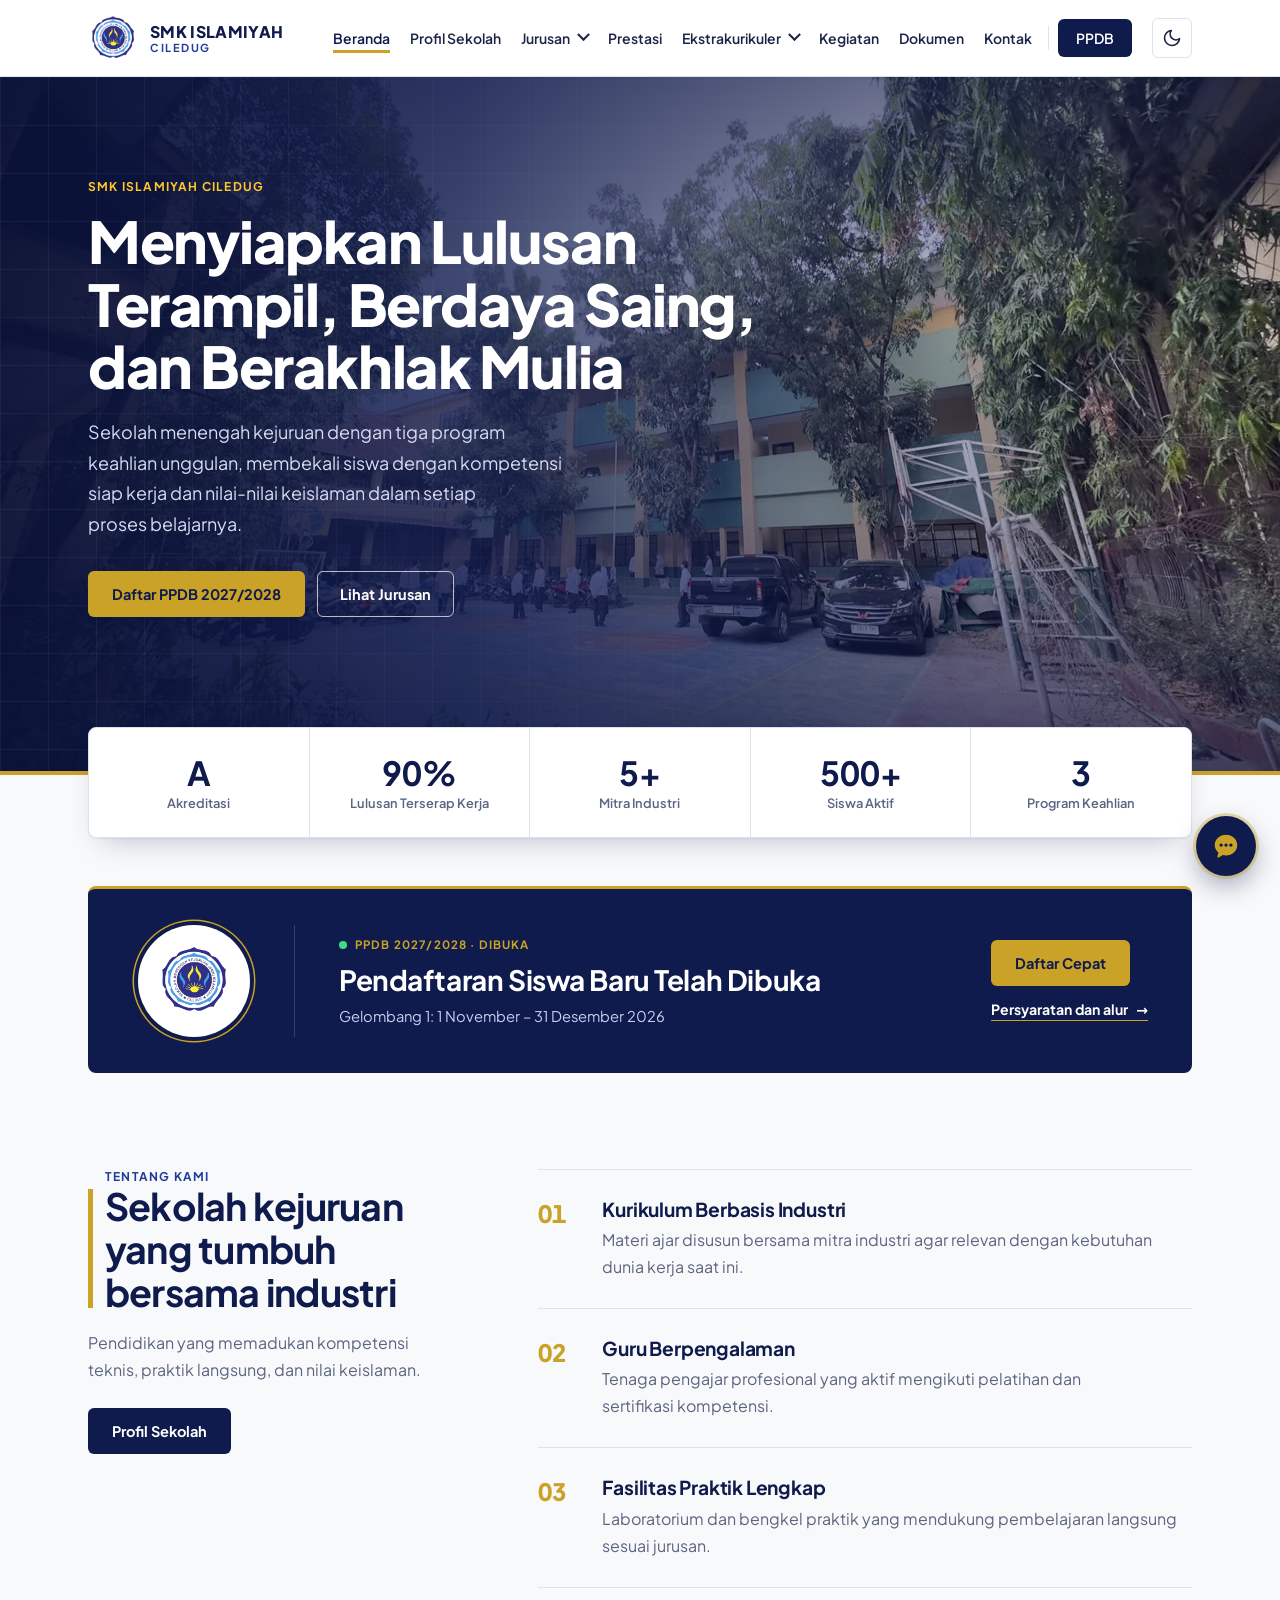
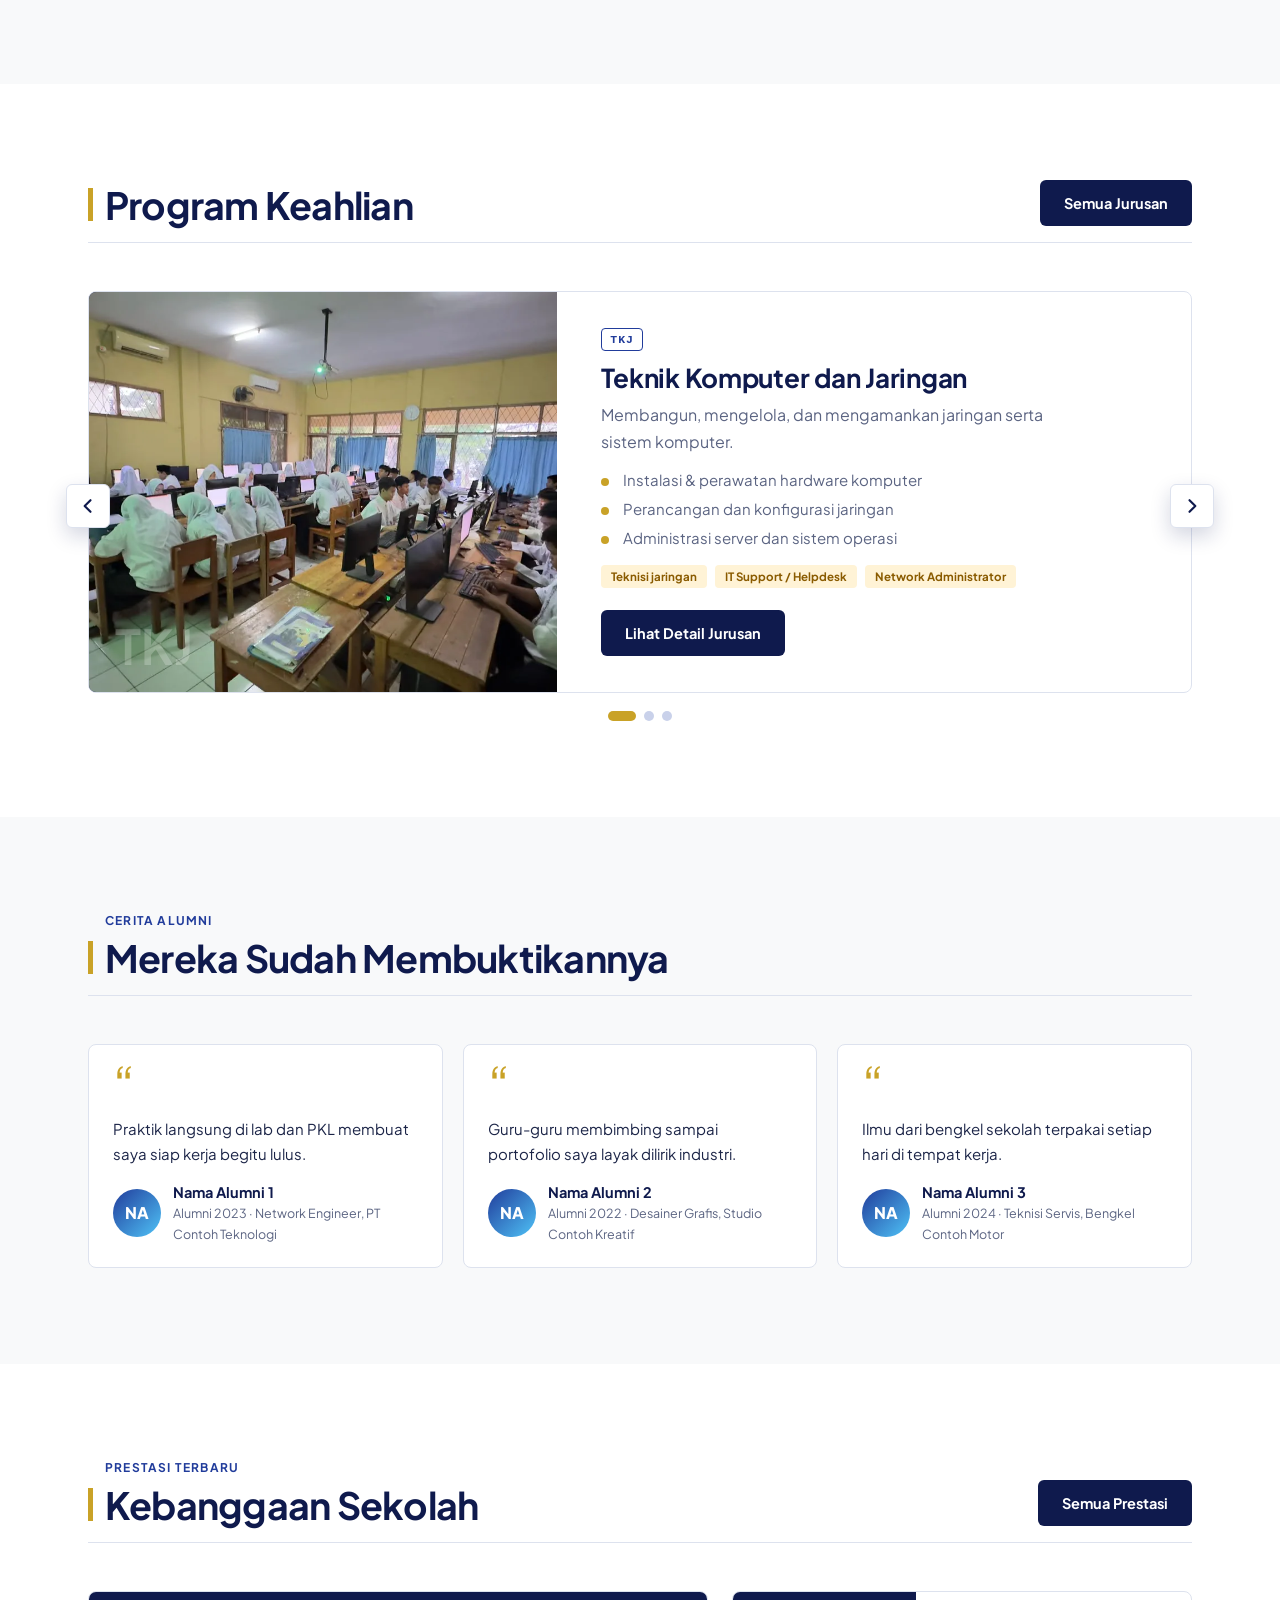
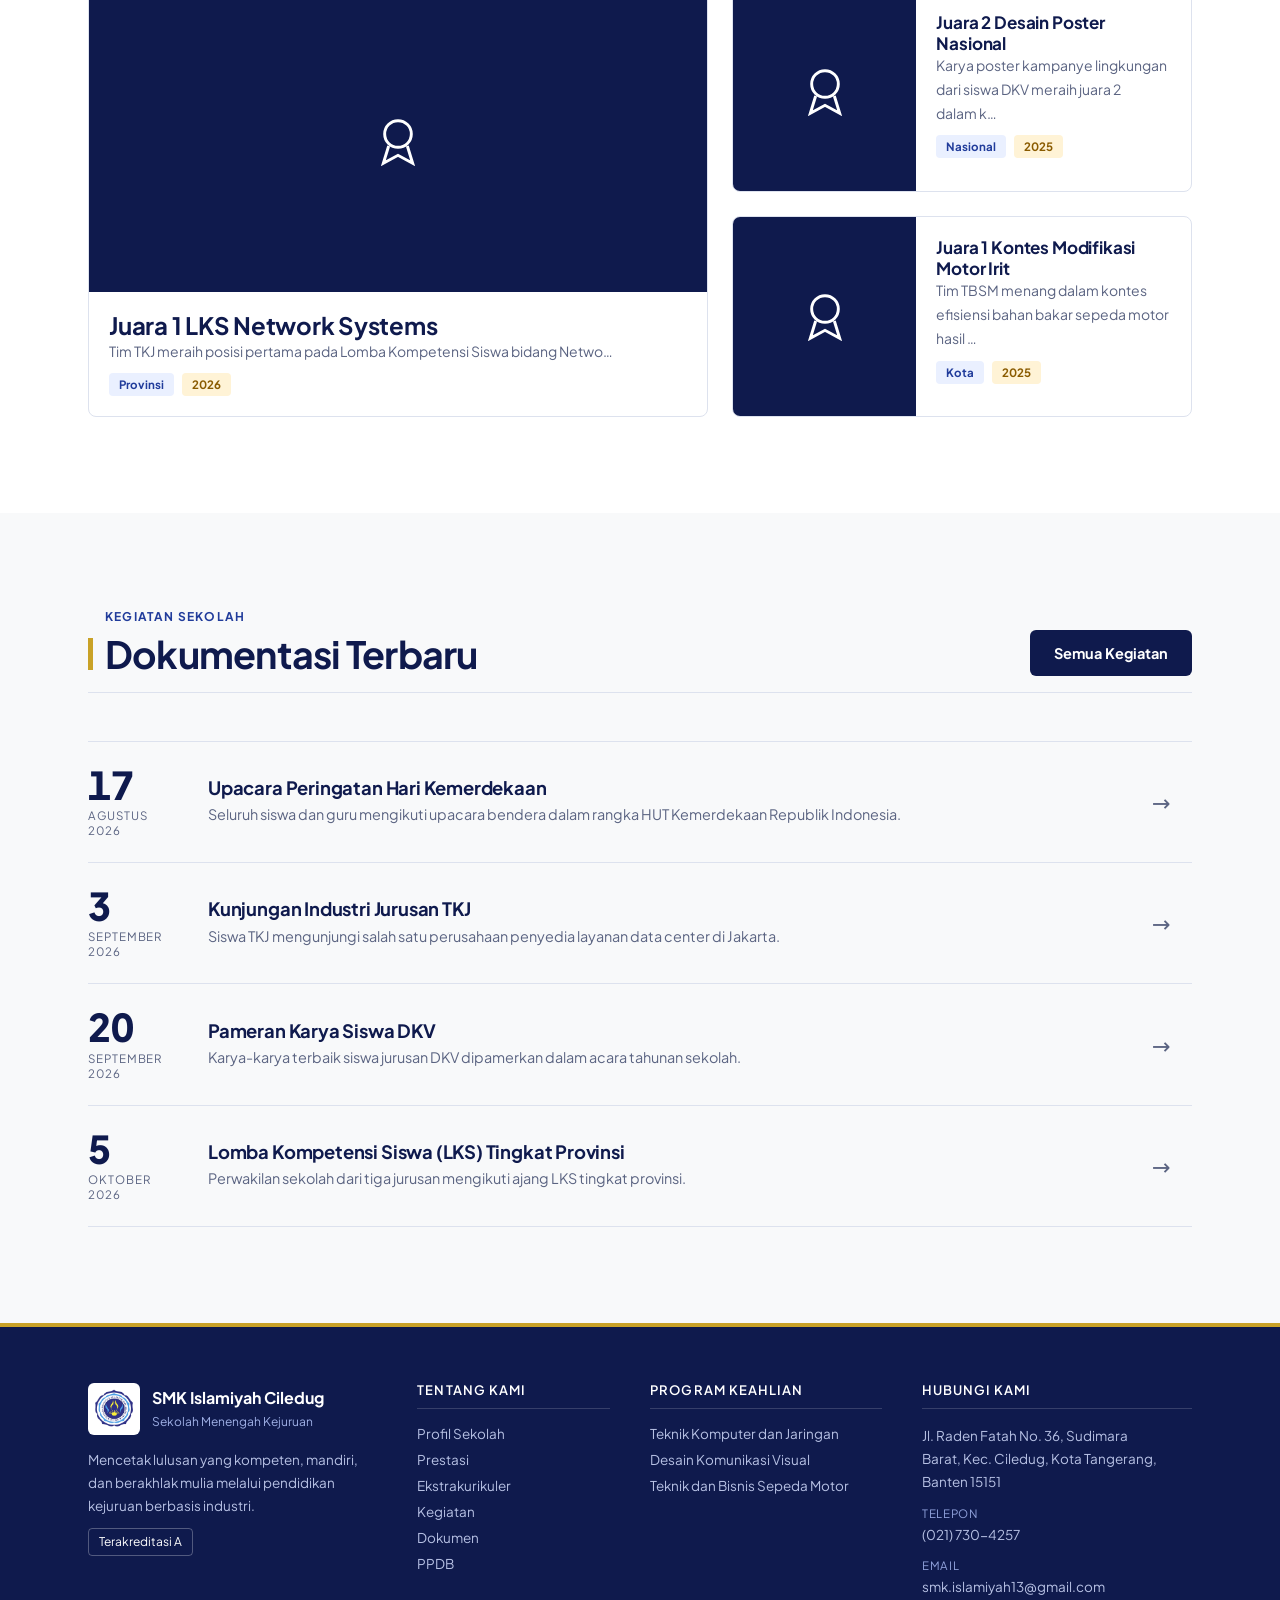
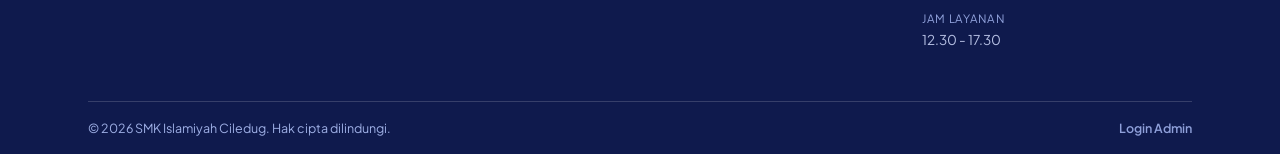
==== commit 4cb2fbe9: "#1" ====
--- a/index.html
+++ b/index.html
@@ -123,7 +123,6 @@
   <script src="js/icons.js"></script>
   <script src="js/app.js"></script>
   <script src="js/chatbot.js"></script>
-  <script src="js/kontak-float.js"></script>
 </body>
 
 </html>
--- a/css/style.css
+++ b/css/style.css
@@ -1356,7 +1356,6 @@
    ===================================================================== */
 .ppdb-feature { padding-top: clamp(32px, 4vw, 48px); }
 .ppdb-box { position: relative; isolation: isolate; overflow: hidden; width: min(1104px, calc(100% - 32px)); margin-inline: auto; display: grid; grid-template-columns: auto 1fr auto; align-items: center; gap: clamp(20px, 3.5vw, 44px); padding: clamp(24px, 3.5vw, 36px) clamp(24px, 4vw, 44px); color: #fff; background: var(--navy); border-top: 3px solid var(--gold); border-radius: var(--r); }
-.pf-wm { position: absolute; z-index: -1; right: -24px; bottom: -64px; width: clamp(220px, 28vw, 340px); opacity: .06; filter: brightness(0) invert(1); pointer-events: none; }
 .pf-badge { align-self: stretch; display: flex; align-items: center; padding: 0 clamp(20px, 3.5vw, 44px) 0 6px; border-right: 1px solid rgba(255, 255, 255, .16); }
 .pf-ring { width: clamp(84px, 9vw, 112px); aspect-ratio: 1; display: grid; place-items: center; border-radius: 50%; background: #fff; box-shadow: 0 0 0 4px var(--navy), 0 0 0 5.5px var(--gold); }
 .pf-ring img { width: 68%; height: 68%; object-fit: contain; }
@@ -1529,53 +1528,9 @@
 
 
 /* =====================================================================
-   PENAMBAHAN: navbar lebih lega, ikon menu Jurusan/Ekskul, tombol Hubungi Kontak
+   PENAMBAHAN: ikon menu Jurusan/Ekskul dan logo berwarna
    (blok ini hanya menambah aturan; aturan lama di atas tidak diubah)
    ===================================================================== */
-
-/* ----- 1. Navbar lebih lega ----- */
-@media (min-width: 1281px) {
-  .navbar { max-width: 1440px; padding-inline: clamp(24px, 2.6vw, 44px); }
-  nav.menu a { padding-inline: clamp(12px, 1.05vw, 17px); }
-  nav.menu a:not(.nav-cta)::after, nav.menu a.active::after { left: clamp(12px, 1.05vw, 17px); right: clamp(12px, 1.05vw, 17px); }
-  nav.menu a.nav-cta { margin-left: 14px; padding-inline: 22px; }
-  .nav-tools { margin-left: 20px; }
-  .brand { gap: 14px; }
-}
-@media (min-width: 1181px) and (max-width: 1280px) {   /* layar laptop kecil: lega tapi tetap muat satu baris */
-  .navbar { padding-inline: 24px; }
-  nav.menu a { padding-inline: 8px; }
-  nav.menu a:not(.nav-cta)::after, nav.menu a.active::after { left: 8px; right: 8px; }
-  nav.menu a.nav-cta { margin-left: 6px; padding-inline: 16px; }
-  .nav-tools { margin-left: 10px; }
-}
-@media (min-width: 1041px) and (max-width: 1180px) {
-  .navbar { padding-inline: 14px; }
-  .nav-tools { margin-left: 4px; }
-}
-@media (min-width: 1041px) and (max-width: 1120px) {   /* tablet landscape: dirapatkan secukupnya agar tidak meluber */
-  nav.menu a { padding-inline: 6px; font-size: 13px; }
-  nav.menu a:not(.nav-cta)::after, nav.menu a.active::after { left: 6px; right: 6px; }
-  nav.menu a.nav-cta { margin-left: 2px; padding-inline: 12px; }
-  .brand .name b { font-size: 14px; }
-  .dd-toggle { width: 22px; margin-right: 0; }
-}
-
-@media (max-width: 480px) {   /* HP: logo, nama, dan tombol dikecilkan sedikit agar semuanya muat tanpa geser ke samping */
-  .navbar { padding-inline: 12px; }
-  .brand { gap: 8px; }
-  .brand img, .brand svg { width: 40px; height: 40px; }
-  .brand .name b { font-size: 14px; }
-  .brand .name span { font-size: 10px; }
-  .nav-tools { margin-left: 6px; }
-  .nav-tools .lang-toggle { margin-right: 4px; padding: 0 6px; min-width: 34px; font-size: 11.5px; }
-  .nav-tools .theme-toggle { width: 36px; }
-}
-@media (max-width: 360px) {
-  .brand .name b { font-size: 12.5px; }
-  .brand img, .brand svg { width: 36px; height: 36px; }
-  .nav-tools .theme-toggle { width: 34px; }
-}
 
 /* ----- 2. Ikon pada dropdown Jurusan & Ekstrakurikuler ----- */
 .dd-ico { flex: 0 0 auto; width: 32px; height: 32px; border-radius: 8px; display: inline-flex; align-items: center; justify-content: center; background: var(--chip-bg); color: var(--accent); transition: background-color .18s var(--ease), color .18s var(--ease); }
@@ -1583,59 +1538,6 @@
 nav.menu .dropdown a:hover .dd-ico { background: var(--accent); color: #fff; }
 html[data-theme="dark"] .dd-ico { background: rgba(255, 199, 44, .14); color: var(--gold); }
 html[data-theme="dark"] nav.menu .dropdown a:hover .dd-ico { background: var(--gold); color: var(--navy); }
-
-/* ----- 3. Tombol "Hubungi Kontak" di sisi kanan layar ----- */
-.kf-tab { position: fixed; right: 0; top: 50%; transform: translateY(-50%); z-index: 245; display: flex; flex-direction: column; align-items: center; gap: 10px;
-  width: calc(46px + env(safe-area-inset-right, 0px)); padding: 14px env(safe-area-inset-right, 0px) 14px 0; background: var(--gold); color: var(--navy); border: 0; border-radius: 14px 0 0 14px;
-  box-shadow: -4px 6px 18px rgba(15, 26, 77, .28); cursor: pointer; font: 700 13px/1 var(--font); letter-spacing: .04em; transition: background-color .2s var(--ease), width .2s var(--ease); }
-.kf-tab span { writing-mode: vertical-rl; white-space: nowrap; }
-.kf-tab svg { width: 20px; height: 20px; flex: 0 0 auto; }
-.kf-tab:hover { background: var(--gold-dk); width: calc(52px + env(safe-area-inset-right, 0px)); }
-.kf-tab:focus-visible { outline: 3px solid var(--sky); outline-offset: 2px; }
-.kf-bg { position: fixed; inset: 0; z-index: 260; background: rgba(6, 10, 30, .55); opacity: 0; transition: opacity .25s ease; }
-.kf-bg.on { opacity: 1; }
-.kf-panel { position: fixed; z-index: 265; top: 0; right: 0; bottom: 0; width: min(400px, 100vw); background: var(--navy); color: #B7C1E4; border-left: 4px solid var(--gold);
-  padding: 28px 26px calc(24px + env(safe-area-inset-bottom, 0px)); overflow-y: auto; overscroll-behavior: contain; transform: translateX(100%); transition: transform .28s var(--ease); box-shadow: -20px 0 50px rgba(6, 10, 30, .4); }
-.kf-panel[hidden], .kf-bg[hidden] { display: none; }
-.kf-panel.on { transform: none; }
-.kf-grip { display: none; }
-.kf-head { display: flex; align-items: center; justify-content: space-between; gap: 12px; padding-bottom: 10px; margin-bottom: 14px; border-bottom: 1px solid rgba(255, 255, 255, .16); }
-.kf-head h4 { margin: 0; color: #fff; font-size: 13px; letter-spacing: .08em; text-transform: uppercase; }
-.kf-x { width: 40px; height: 40px; display: grid; place-items: center; border: 0; border-radius: 50%; background: rgba(255, 255, 255, .08); color: #fff; cursor: pointer; transition: background-color .2s ease; }
-.kf-x:hover { background: rgba(255, 255, 255, .18); }
-.kf-x svg { width: 18px; height: 18px; }
-.kf-intro { font-size: 13.5px; line-height: 1.7; margin: 0 0 8px; color: #B7C1E4; }
-.kf-row { display: flex; gap: 14px; align-items: flex-start; padding: 13px 0; border-bottom: 1px solid rgba(255, 255, 255, .08); }
-.kf-ic { flex: 0 0 auto; width: 38px; height: 38px; border-radius: 50%; display: grid; place-items: center; background: rgba(255, 199, 44, .14); color: var(--gold); }
-.kf-ic svg { width: 18px; height: 18px; }
-.kf-row > div { min-width: 0; }
-.kf-row p, .kf-row a { display: block; margin: 3px 0 0; font-size: 14px; line-height: 1.55; color: #E8ECFB; text-decoration: none; overflow-wrap: anywhere; }
-.kf-row a:hover { color: #fff; text-decoration: underline; }
-.kf-row a.kf-more { margin-top: 6px; font-size: 12.5px; color: var(--gold); }
-.kf-cta { display: grid; grid-template-columns: 1fr 1fr; gap: 10px; margin-top: 18px; }
-.kf-btn { display: flex; align-items: center; justify-content: center; gap: 7px; min-height: 50px; padding: 0 8px; border-radius: 12px; font-size: 13.5px; font-weight: 700; text-decoration: none; text-align: center; transition: transform .15s ease, background-color .2s ease; }
-.kf-btn svg { width: 19px; height: 19px; flex: 0 0 auto; }
-.kf-btn:active { transform: scale(.98); }
-.kf-wa { grid-column: 1 / -1; background: var(--gold); color: var(--navy); }
-.kf-wa:hover { background: var(--gold-dk); }
-.kf-call, .kf-mail { background: rgba(255, 255, 255, .08); color: #fff; border: 1px solid rgba(255, 255, 255, .18); }
-.kf-call:hover, .kf-mail:hover { background: rgba(255, 255, 255, .16); }
-.kf-btn:focus-visible, .kf-x:focus-visible, .kf-row a:focus-visible { outline: 3px solid var(--sky); outline-offset: 2px; }
-html.kf-lock { overflow: hidden; }
-body:has(nav.menu.open) .kf { display: none; }
-@media (max-width: 767px) {
-  .kf-tab { width: calc(44px + env(safe-area-inset-right, 0px)); top: 46%; padding-block: 12px; font-size: 12.5px; }
-  .kf-tab:hover { width: calc(44px + env(safe-area-inset-right, 0px)); }
-  .kf-panel { top: auto; left: 0; width: 100%; max-height: 88dvh; border-left: 0; border-top: 4px solid var(--gold); border-radius: 22px 22px 0 0;
-    padding: 10px 20px calc(20px + env(safe-area-inset-bottom, 0px)); transform: translateY(100%); box-shadow: 0 -16px 40px rgba(6, 10, 30, .4); }
-  .kf-grip { display: block; width: 44px; height: 5px; margin: 0 auto 12px; border-radius: 3px; background: rgba(255, 255, 255, .28); }
-  .kf-row { padding: 14px 0; }
-  .kf-btn { min-height: 54px; font-size: 14.5px; }
-}
-@media (max-height: 460px) { .kf-tab { top: 36%; } }
-@media (prefers-reduced-motion: reduce) { .kf-panel, .kf-bg, .kf-tab { transition: none; } }
-@media print { .kf { display: none; } }
-
 
 /* ----- 4. Logo berwarna: dropdown menu + thumbnail kartu Jurusan/Ekskul ----- */
 .dd-ico.dd-ico-img { width: 34px; height: 34px; background: #fff; border: 1px solid var(--line); }
@@ -1696,3 +1598,120 @@
 .kt-side { grid-template-rows: auto 1fr; }
 .kt-side .kt-card:last-child { justify-content: center; }
 .kt-map iframe { min-height: 300px; }
+
+
+/* =====================================================================
+   NAVBAR RAPI: sejajar dengan isi halaman (lebar 1160px), jarak seragam,
+   bentuk tombol seragam (sudut 6px), pembatas halus sebelum PPDB
+   ===================================================================== */
+.navbar { max-width: 1160px; margin-inline: auto; padding: 0 28px; min-height: 76px; gap: 20px; justify-content: space-between; }
+.brand { flex: none; gap: 12px; }
+nav.menu { flex: 1 1 auto; justify-content: flex-end; gap: 0; margin-left: 0; }
+nav.menu a { padding: 10px 10px; font-size: 14px; line-height: 1.2; white-space: nowrap; }
+nav.menu a:not(.nav-cta)::after, nav.menu a.active::after { left: 10px; right: 10px; bottom: 3px; }
+nav.menu .has-dd > a { padding-right: 2px; }
+nav.menu .has-dd > a:not(.nav-cta)::after { right: 2px; }
+.dd-toggle { width: 22px; height: 34px; margin-right: 4px; border-radius: 6px; }
+nav.menu a.nav-cta { position: relative; margin-left: 16px; padding: 11px 18px; border-radius: 6px; }
+nav.menu a.nav-cta::before { content: ''; position: absolute; left: -10px; top: 50%; width: 1px; height: 24px; transform: translateY(-50%); background: var(--line); }
+.nav-tools { flex: none; margin-left: 0; }
+.theme-toggle { width: 40px; height: 40px; border-radius: 6px; }
+@media (min-width: 1041px) and (max-width: 1180px) {
+  .navbar { padding-inline: 20px; gap: 12px; }
+  nav.menu a { padding-inline: 9px; font-size: 13.5px; }
+  nav.menu a:not(.nav-cta)::after, nav.menu a.active::after { left: 9px; right: 9px; }
+  nav.menu a.nav-cta { margin-left: 14px; padding-inline: 16px; }
+  .dd-toggle { margin-right: 2px; }
+  .brand .name b { font-size: 15px; }
+}
+@media (min-width: 1041px) and (max-width: 1110px) {
+  nav.menu a { padding-inline: 6px; font-size: 13px; }
+  nav.menu a:not(.nav-cta)::after, nav.menu a.active::after { left: 6px; right: 6px; }
+  nav.menu a.nav-cta { margin-left: 10px; padding-inline: 12px; }
+  .brand .name b { font-size: 14px; }
+}
+@media (max-width: 1040px) {
+  .navbar { min-height: 66px; padding-inline: 20px; }
+  nav.menu a.nav-cta::before { display: none; }
+  nav.menu a.nav-cta { margin-left: 0; }
+  .nav-tools { margin-left: auto; }
+}
+@media (max-width: 480px) {
+  .navbar { padding-inline: 14px; gap: 8px; }
+  .brand { gap: 9px; }
+  .brand img, .brand svg { width: 42px; height: 42px; }
+  .brand .name b { font-size: 14px; }
+  .brand .name span { font-size: 10px; }
+  .theme-toggle { width: 38px; height: 38px; }
+}
+@media (max-width: 360px) { .brand .name b { font-size: 12.5px; } .brand img, .brand svg { width: 36px; height: 36px; } }
+
+/* =====================================================================
+   HERO & BANNER: foto terlihat (bukan satu warna biru penuh)
+   Gradasi dari kiri: pekat di sisi teks, makin bening ke kanan, ditambah
+   bayangan tipis di atas dan bawah agar menyatu dengan navbar dan pita statistik.
+   ===================================================================== */
+.hero { background:
+    linear-gradient(90deg, rgba(10, 18, 56, .94) 0%, rgba(15, 26, 77, .80) 36%, rgba(15, 26, 77, .40) 68%, rgba(15, 26, 77, .12) 100%),
+    linear-gradient(180deg, rgba(10, 18, 56, .42) 0%, rgba(10, 18, 56, 0) 26%, rgba(10, 18, 56, 0) 60%, rgba(10, 18, 56, .66) 100%),
+    var(--hero-custom, url('../assets/hero.jpg')) center 42% / cover no-repeat, var(--navy); }
+.detail-hero { display: flex; align-items: center; min-height: clamp(260px, 30vw, 440px); padding-block: clamp(48px, 6vw, 88px);
+  background:
+    linear-gradient(90deg, rgba(10, 18, 56, .92) 0%, rgba(15, 26, 77, .72) 40%, rgba(15, 26, 77, .26) 74%, rgba(15, 26, 77, .08) 100%),
+    linear-gradient(180deg, rgba(10, 18, 56, .35) 0%, rgba(10, 18, 56, 0) 30%, rgba(10, 18, 56, .30) 100%),
+    var(--banner-custom, url('../assets/img/gedung-gerbang.webp')) center 6% / cover no-repeat, var(--navy); }
+.detail-hero .wrap { width: 100%; }
+.detail-hero .sub { max-width: 52ch; }
+@media (max-width: 860px) {   /* layar sempit: teks menempati lebar penuh, jadi lapisan dibuat merata */
+  .hero { background:
+      linear-gradient(180deg, rgba(10, 18, 56, .84) 0%, rgba(15, 26, 77, .66) 50%, rgba(10, 18, 56, .88) 100%),
+      var(--hero-custom, url('../assets/hero.jpg')) center / cover no-repeat, var(--navy); }
+  .detail-hero { background:
+      linear-gradient(180deg, rgba(10, 18, 56, .82) 0%, rgba(15, 26, 77, .62) 60%, rgba(10, 18, 56, .78) 100%),
+      var(--banner-custom, url('../assets/img/gedung-gerbang.webp')) center 20% / cover no-repeat, var(--navy); }
+}
+
+/* =====================================================================
+   FOTO: ukuran mengikuti lebar layar (aspect-ratio + object-fit: cover), bukan tinggi tetap
+   ===================================================================== */
+.card .thumb { height: auto; aspect-ratio: 16 / 10; }
+.feature-grid .card .thumb { aspect-ratio: auto; }
+.cover { height: auto; aspect-ratio: 21 / 9; max-height: 480px; }
+.art { height: auto; aspect-ratio: 4 / 3; max-height: 460px; }
+.split.rev .art img.ph { object-position: 84% 46%; }   /* foto kedua di Profil memakai bagian gedung yang berbeda dari foto pertama */
+.gallery div { height: auto; aspect-ratio: 4 / 3; }
+.gallery:has(> div:only-child) { grid-template-columns: 1fr; }
+.gallery:has(> div:only-child) div { aspect-ratio: 16 / 9; }
+.info-grid { grid-template-columns: repeat(auto-fit, minmax(170px, 1fr)); }
+.jsl-visual { min-height: 0; }
+.jsl-slide { min-height: 0; }
+@media (min-width: 1041px) { .jsl-visual { min-height: 360px; } }
+@media (max-width: 1040px) { .jsl-visual { aspect-ratio: 16 / 9; min-height: 0; } .jsl-visual .logo-fill { padding: 7%; } }
+@media (max-width: 700px) { .cover { aspect-ratio: 16 / 10; } .jsl-visual { aspect-ratio: 4 / 3; } .art { aspect-ratio: 16 / 11; } }
+
+/* =====================================================================
+   MARQUEE MITRA: logo tampil rapi, berwarna saat disorot
+   ===================================================================== */
+.mq-i { height: 64px; min-width: 140px; background: var(--white); }
+.mq-i img { max-height: 40px; max-width: 128px; filter: grayscale(1); opacity: .72; transition: filter .25s var(--ease), opacity .25s var(--ease); }
+.mq-i:hover img { filter: none; opacity: 1; }
+
+/* =====================================================================
+   CHATBOT: tombol bulat lebih rapi, hilang saat jendela chat terbuka,
+   muncul lagi dengan animasi pop saat jendela ditutup
+   ===================================================================== */
+.cb-btn { width: 60px; height: 60px; border: 0; color: var(--gold); background: var(--navy);
+  box-shadow: 0 0 0 3px rgba(201, 162, 39, .38), 0 10px 24px rgba(15, 26, 77, .34); transition: transform .25s var(--ease), box-shadow .25s var(--ease); }
+.cb-btn svg { width: 30px; height: 30px; display: block; }
+.cb-btn:hover { transform: scale(1.07); box-shadow: 0 0 0 4px rgba(201, 162, 39, .5), 0 12px 28px rgba(15, 26, 77, .4); }
+.cb-btn.pop { animation: cbPop .55s cubic-bezier(.34, 1.56, .64, 1) both; }
+.cb-fab.open .cb-row { display: none; }
+.cb-fab.open .cb-tease { display: none; }
+.cb-panel { height: min(600px, calc(100dvh - 120px)); transform-origin: bottom right; animation: cbPanel .28s var(--ease) both; }
+.cb-av svg { width: 24px; height: 24px; }
+@keyframes cbPop { 0% { transform: scale(.3) rotate(-30deg); opacity: 0; } 55% { transform: scale(1.14) rotate(5deg); opacity: 1; } 100% { transform: none; opacity: 1; } }
+@keyframes cbPanel { from { opacity: 0; transform: translateY(14px) scale(.9); } }
+@media (max-width: 767px) { .cb-btn { width: 54px; height: 54px; } .cb-btn svg { width: 27px; height: 27px; } .cb-panel { height: min(72dvh, 560px); } }
+@media (prefers-reduced-motion: reduce) { .cb-btn.pop, .cb-panel { animation: none; } }
+.two-col { align-items: start; }
+.mq-t { max-width: none; }
